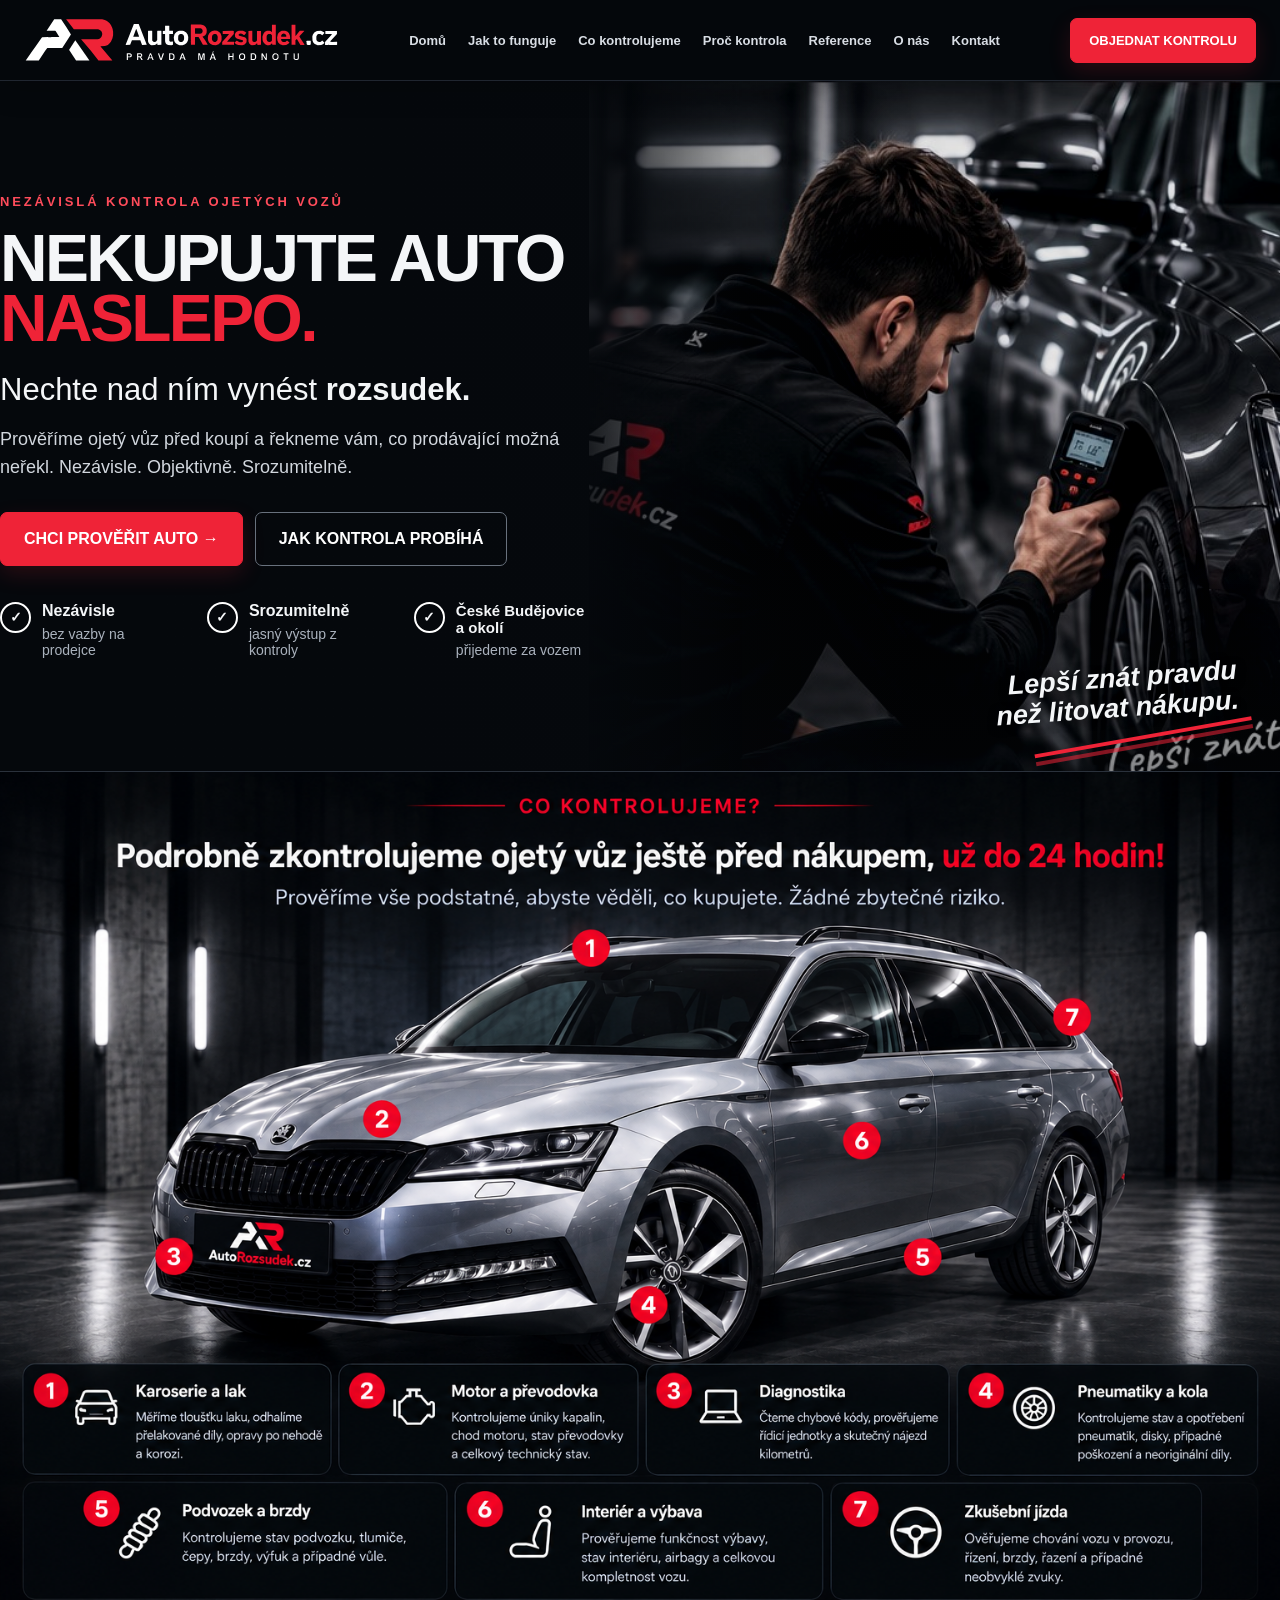
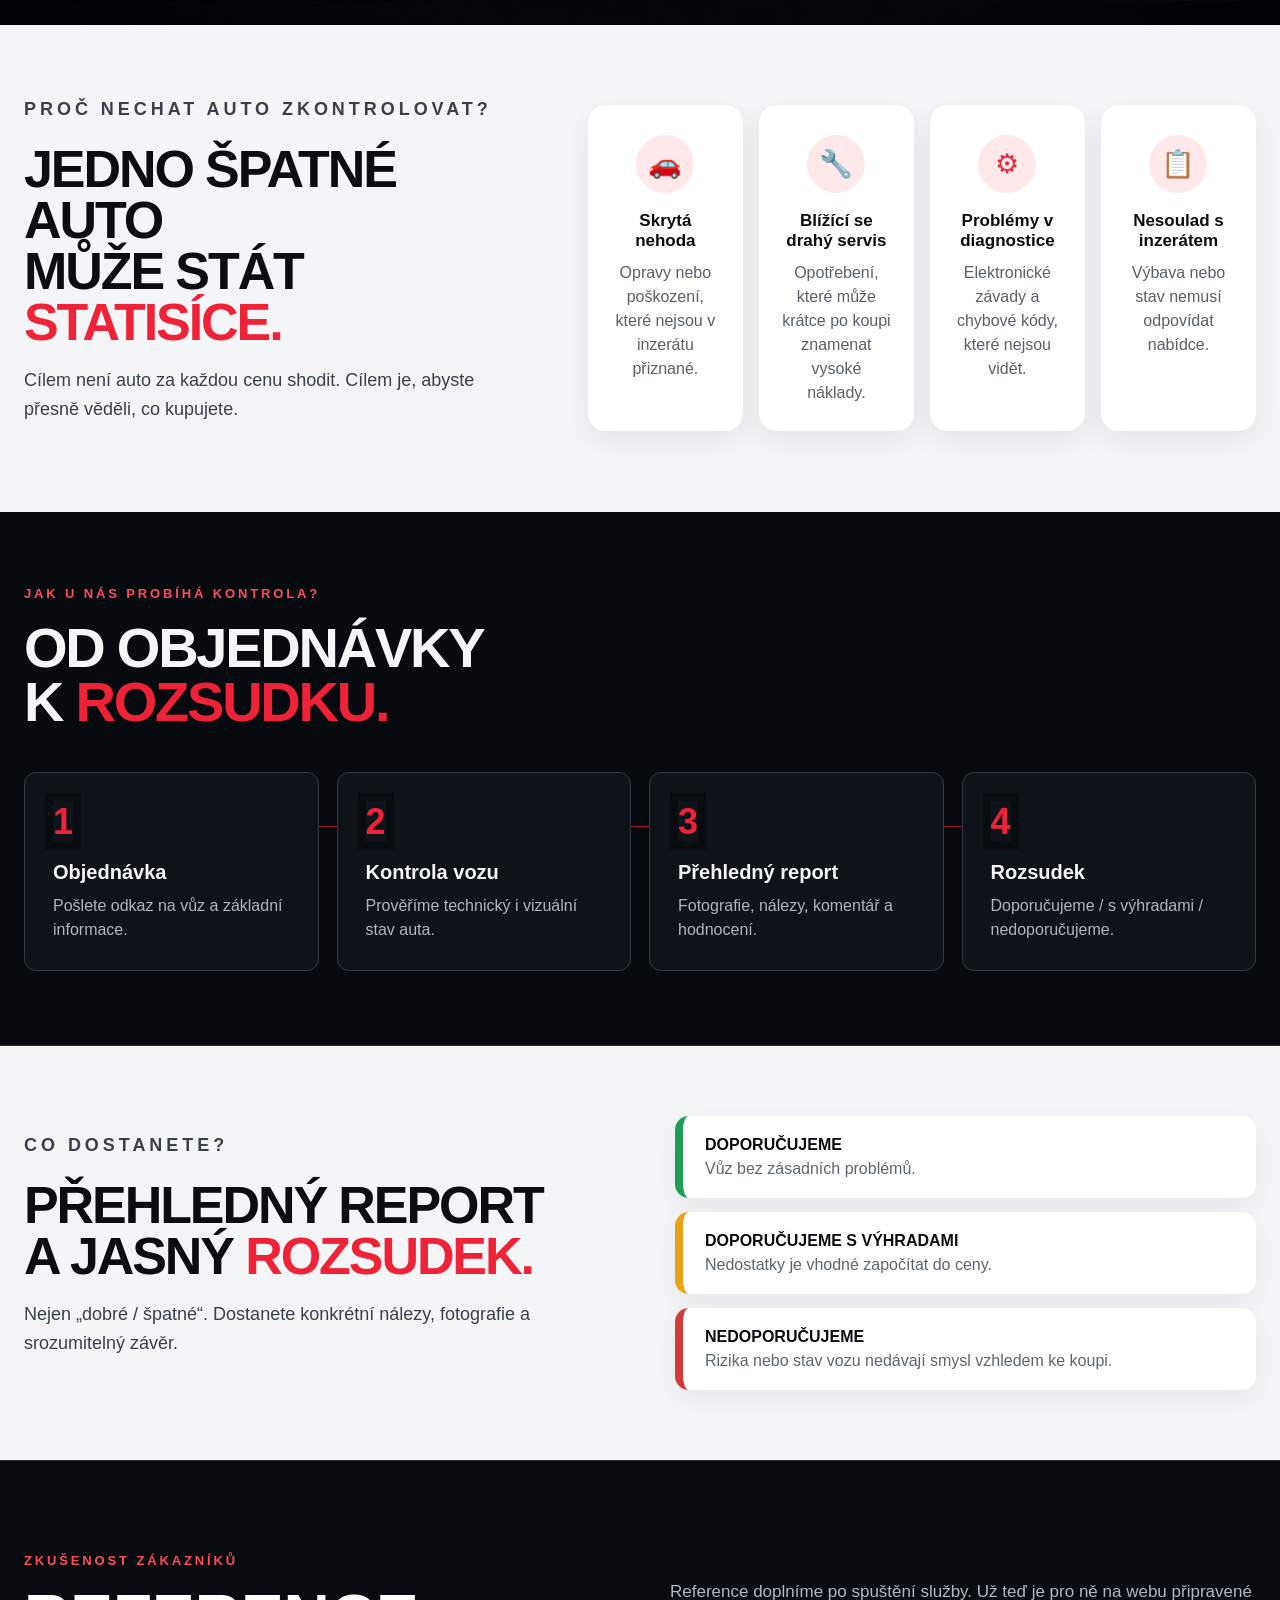
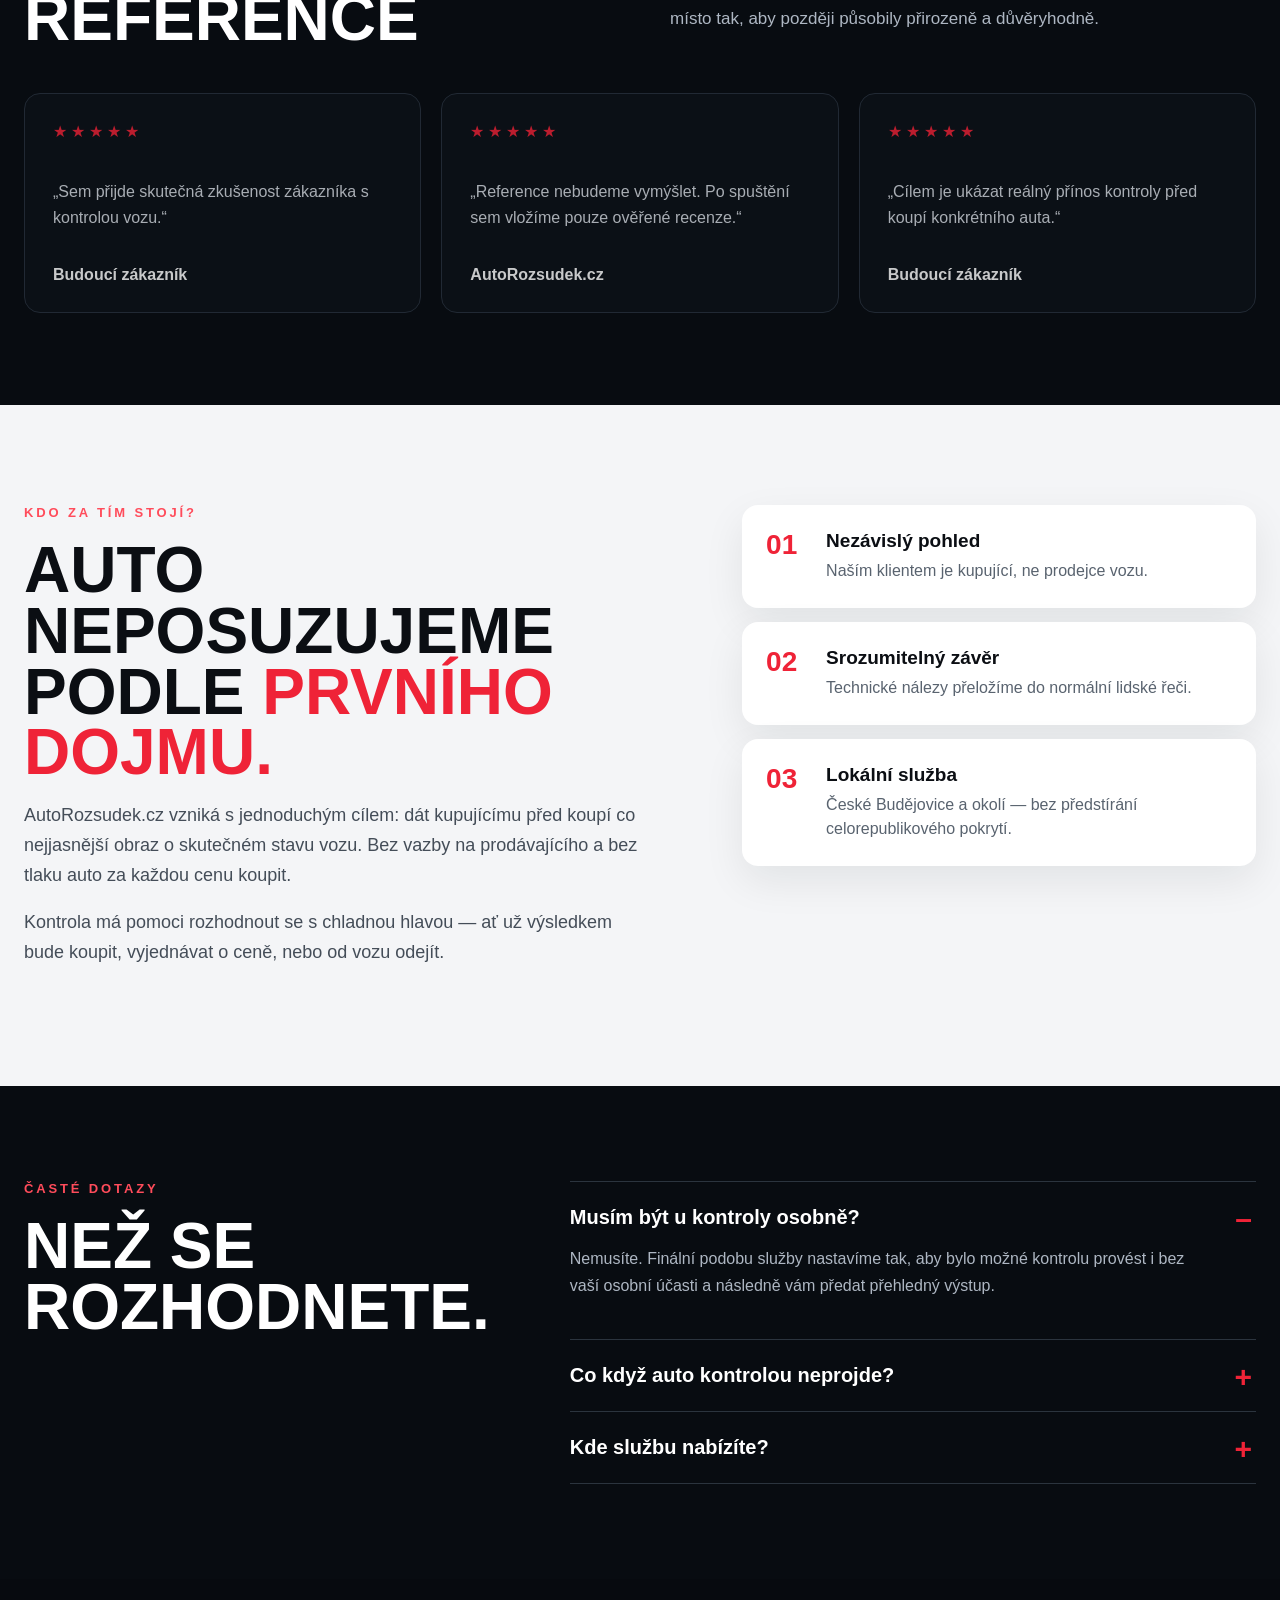
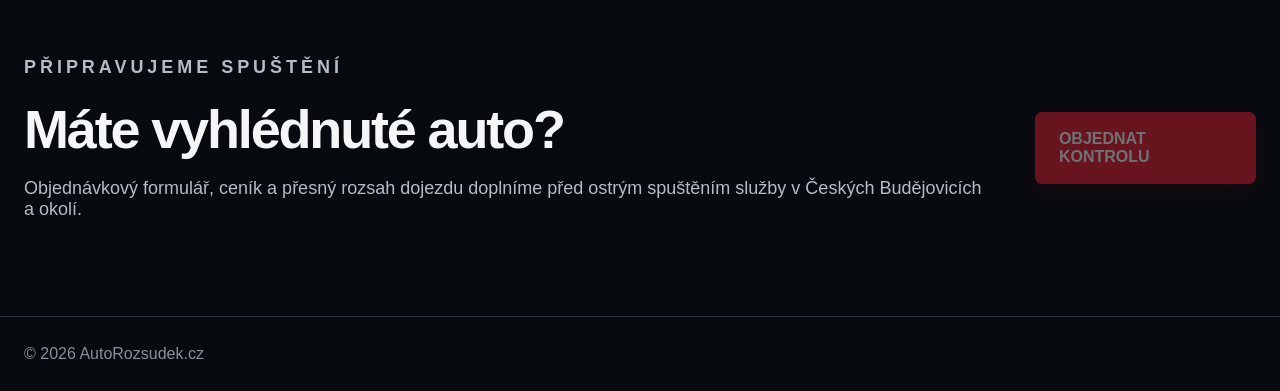
==== index.html @ 222c3140 "Finální verze sekce co kontrolujeme" ====
<!doctype html><html lang="cs"><head><meta charset="utf-8"><meta name="viewport" content="width=device-width,initial-scale=1"><title>AutoRozsudek.cz — Nekupujte auto naslepo</title><meta name="description" content="Nezávislá kontrola ojetých vozů před koupí. Diagnostika, fotodokumentace a jasný rozsudek."><link rel="stylesheet" href="style.css">
<style>
/* ===== AutoRozsudek – ostrá sekce "Co kontrolujeme" ===== */
.inspect-section{
  background:#05080c;
  color:#fff;
  overflow:hidden;
}
.inspect-wrap{
  width:min(1480px,96vw);
  margin:0 auto;
  min-height:calc(100svh - 86px);
  padding:20px 0 18px;
  display:flex;
  flex-direction:column;
  justify-content:center;
  box-sizing:border-box;
}
.inspect-head{
  text-align:center;
  flex:0 0 auto;
}
.inspect-kicker{
  display:flex;
  align-items:center;
  justify-content:center;
  gap:16px;
  margin:0 0 7px;
  color:#f01832;
  font-weight:800;
  font-size:clamp(12px,1.2vw,19px);
  letter-spacing:.16em;
}
.inspect-kicker::before,.inspect-kicker::after{
  content:"";
  width:82px;
  height:1px;
  background:#f01832;
  opacity:.8;
}
.inspect-title{
  margin:0;
  font-size:clamp(24px,2.5vw,39px);
  line-height:1.12;
  letter-spacing:-.035em;
  font-weight:800;
}
.inspect-title strong{color:#f01832}
.inspect-sub{
  margin:8px 0 10px;
  color:#aeb5c1;
  font-size:clamp(13px,1.45vw,22px);
  line-height:1.25;
}
.inspect-car{
  position:relative;
  width:100%;
  margin:0 auto 10px;
  flex:1 1 auto;
  min-height:0;
  display:flex;
  justify-content:center;
  align-items:center;
}
.inspect-car img{
  display:block;
  width:100%;
  height:auto;
  max-height:43svh;
  object-fit:contain;
}
.hotspot{
  position:absolute;
  width:clamp(31px,3vw,46px);
  aspect-ratio:1;
  border-radius:50%;
  background:#f01832;
  display:grid;
  place-items:center;
  color:#fff;
  font-weight:900;
  font-size:clamp(16px,1.65vw,25px);
  line-height:1;
  transform:translate(-50%,-50%);
  z-index:3;
  box-shadow:0 0 0 2px rgba(240,24,50,.08);
}
/* positions relative to the exact approved cropped car artwork */
.hotspot.h1{left:45.1%;top:7.0%}
.hotspot.h2{left:32.8%;top:46.0%}
.hotspot.h3{left:13.4%;top:83.3%}
.hotspot.h4{left:50.3%;top:96.0%}
.hotspot.h5{left:72.5%;top:84.5%}
.hotspot.h6{left:67.3%;top:49.0%}
.hotspot.h7{left:83.0%;top:25.0%}

.inspect-cards{
  display:grid;
  grid-template-columns:repeat(4,minmax(0,1fr));
  gap:10px;
  flex:0 0 auto;
}
.inspect-card{
  min-height:104px;
  border:1px solid #262b32;
  border-radius:13px;
  background:linear-gradient(145deg,#090c10,#05070a);
  padding:13px 15px;
  display:grid;
  grid-template-columns:auto 1fr;
  gap:10px 12px;
  align-items:start;
  box-sizing:border-box;
}
.inspect-card:nth-child(5){grid-column:1 / span 1}
.inspect-card:nth-child(6){grid-column:2 / span 2}
.inspect-card:nth-child(7){grid-column:4 / span 1}
.inspect-num{
  width:35px;
  height:35px;
  border-radius:50%;
  background:#f01832;
  display:grid;
  place-items:center;
  font-weight:900;
  font-size:18px;
}
.inspect-copy b{
  display:block;
  margin:1px 0 5px;
  font-size:clamp(14px,1.15vw,19px);
  line-height:1.1;
}
.inspect-copy p{
  margin:0;
  color:#c2c7cf;
  font-size:clamp(11px,.9vw,14px);
  line-height:1.38;
}

/* Desktop / notebook: force whole section into one viewport */
@media (min-width:901px) and (max-height:850px){
  .inspect-wrap{padding:12px 0 10px}
  .inspect-sub{margin:5px 0 6px}
  .inspect-car img{max-height:38svh}
  .inspect-cards{gap:7px}
  .inspect-card{min-height:86px;padding:9px 11px}
  .inspect-num{width:29px;height:29px;font-size:15px}
  .inspect-copy b{margin-bottom:3px}
  .inspect-copy p{line-height:1.25}
}

/* Mobile version will be finalized later; this interim layout keeps it readable. */
@media (max-width:900px){
  .inspect-wrap{
    min-height:auto;
    width:min(94vw,760px);
    padding:34px 0;
  }
  .inspect-title{font-size:clamp(25px,7vw,36px)}
  .inspect-sub{font-size:15px;margin-bottom:18px}
  .inspect-car img{max-height:none}
  .inspect-cards{grid-template-columns:1fr}
  .inspect-card:nth-child(n){grid-column:auto}
  .inspect-card{min-height:auto}
}
</style>

</head><body>
<header class="topbar"><div class="container nav"><a class="logo" href="#top" aria-label="AutoRozsudek.cz"><img src="assets/logo-autorozsudek-approved-final.svg" width="315" height="62" alt="AutoRozsudek.cz – Pravda má hodnotu"></a><nav><a href="#top">Domů</a><a href="#jak">Jak to funguje</a><a href="#kontrolujeme">Co kontrolujeme</a><a href="#proc">Proč kontrola</a><a href="#reference">Reference</a><a href="#onas">O nás</a><a href="#kontakt">Kontakt</a></nav><a class="btn small" href="#kontakt">Objednat kontrolu</a></div></header>
<main id="top"><section class="hero"><div class="container hero-grid"><div><p class="eyebrow">NEZÁVISLÁ KONTROLA OJETÝCH VOZŮ</p><h1>NEKUPUJTE AUTO<br><span>NASLEPO.</span></h1><h2>Nechte nad ním vynést <strong>rozsudek.</strong></h2><p class="lead">Prověříme ojetý vůz před koupí a řekneme vám, co prodávající možná neřekl. Nezávisle. Objektivně. Srozumitelně.</p><div class="actions"><a class="btn" href="#kontakt">Chci prověřit auto →</a><a class="btn outline" href="#jak">Jak kontrola probíhá</a></div><div class="benefits"><div><b>Nezávisle</b><span>bez vazby na prodejce</span></div><div><b>Srozumitelně</b><span>jasný výstup z kontroly</span></div><div><b>České Budějovice a okolí</b><span>přijedeme za vozem</span></div></div></div><div class="hero-photo"><img src="assets/hero-final.jpg" alt="Technik při kontrole vozu"><div class="handwritten">Lepší znát pravdu<br>než litovat nákupu.</div></div></div></section>
<section id="kontrolujeme" class="inspect-section">
  <div style="width:100%;margin:0;padding:0;background:#05080c;">
    <img src="assets/co-kontrolujeme-schvaleno.png"
         alt="Co kontrolujeme při prověření ojetého vozu"
         style="display:block;width:100%;height:auto;margin:0;padding:0;">
  </div>
</section>
<section id="proc" class="light"><div class="container why"><div><p class="eyebrow">PROČ NECHAT AUTO ZKONTROLOVAT?</p><h2>JEDNO ŠPATNÉ AUTO<br>MŮŽE STÁT <span>STATISÍCE.</span></h2><p>Cílem není auto za každou cenu shodit. Cílem je, abyste přesně věděli, co kupujete.</p></div><div class="risk">
<article><i>🚗</i><b>Skrytá nehoda</b><span>Opravy nebo poškození, které nejsou v inzerátu přiznané.</span></article>
<article><i>🔧</i><b>Blížící se drahý servis</b><span>Opotřebení, které může krátce po koupi znamenat vysoké náklady.</span></article>
<article><i>⚙</i><b>Problémy v diagnostice</b><span>Elektronické závady a chybové kódy, které nejsou vidět.</span></article>
<article><i>📋</i><b>Nesoulad s inzerátem</b><span>Výbava nebo stav nemusí odpovídat nabídce.</span></article>
</div></div></section>
<section id="jak" class="steps-sec"><div class="container"><p class="eyebrow">JAK U NÁS PROBÍHÁ KONTROLA?</p><h2>OD OBJEDNÁVKY<br>K <span>ROZSUDKU.</span></h2><div class="steps"><article><em>1</em><b>Objednávka</b><span>Pošlete odkaz na vůz a základní informace.</span></article><article><em>2</em><b>Kontrola vozu</b><span>Prověříme technický i vizuální stav auta.</span></article><article><em>3</em><b>Přehledný report</b><span>Fotografie, nálezy, komentář a hodnocení.</span></article><article><em>4</em><b>Rozsudek</b><span>Doporučujeme / s výhradami / nedoporučujeme.</span></article></div></div></section>
<section id="report" class="light"><div class="container report"><div><p class="eyebrow">CO DOSTANETE?</p><h2>PŘEHLEDNÝ REPORT<br>A JASNÝ <span>ROZSUDEK.</span></h2><p>Nejen „dobré / špatné“. Dostanete konkrétní nálezy, fotografie a srozumitelný závěr.</p></div><div class="verdicts"><div class="verdict good"><b>DOPORUČUJEME</b><span>Vůz bez zásadních problémů.</span></div><div class="verdict warn"><b>DOPORUČUJEME S VÝHRADAMI</b><span>Nedostatky je vhodné započítat do ceny.</span></div><div class="verdict bad"><b>NEDOPORUČUJEME</b><span>Rizika nebo stav vozu nedávají smysl vzhledem ke koupi.</span></div></div></div></section>

<section id="reference" class="references-sec">
  <div class="container">
    <div class="section-heading">
      <div><p class="eyebrow">ZKUŠENOST ZÁKAZNÍKŮ</p><h2>REFERENCE</h2></div>
      <p>Reference doplníme po spuštění služby. Už teď je pro ně na webu připravené místo tak, aby později působily přirozeně a důvěryhodně.</p>
    </div>
    <div class="references-grid">
      <article class="reference-card placeholder-review"><div class="stars">★★★★★</div><p>„Sem přijde skutečná zkušenost zákazníka s kontrolou vozu.“</p><b>Budoucí zákazník</b></article>
      <article class="reference-card placeholder-review"><div class="stars">★★★★★</div><p>„Reference nebudeme vymýšlet. Po spuštění sem vložíme pouze ověřené recenze.“</p><b>AutoRozsudek.cz</b></article>
      <article class="reference-card placeholder-review"><div class="stars">★★★★★</div><p>„Cílem je ukázat reálný přínos kontroly před koupí konkrétního auta.“</p><b>Budoucí zákazník</b></article>
    </div>
  </div>
</section>

<section id="onas" class="about-sec">
  <div class="container about-grid">
    <div class="about-copy">
      <p class="eyebrow">KDO ZA TÍM STOJÍ?</p>
      <h2>AUTO NEPOSUZUJEME<br>PODLE <span>PRVNÍHO DOJMU.</span></h2>
      <p>AutoRozsudek.cz vzniká s jednoduchým cílem: dát kupujícímu před koupí co nejjasnější obraz o skutečném stavu vozu. Bez vazby na prodávajícího a bez tlaku auto za každou cenu koupit.</p>
      <p>Kontrola má pomoci rozhodnout se s chladnou hlavou — ať už výsledkem bude koupit, vyjednávat o ceně, nebo od vozu odejít.</p>
    </div>
    <div class="about-points">
      <div><strong>01</strong><b>Nezávislý pohled</b><span>Naším klientem je kupující, ne prodejce vozu.</span></div>
      <div><strong>02</strong><b>Srozumitelný závěr</b><span>Technické nálezy přeložíme do normální lidské řeči.</span></div>
      <div><strong>03</strong><b>Lokální služba</b><span>České Budějovice a okolí — bez předstírání celorepublikového pokrytí.</span></div>
    </div>
  </div>
</section>

<section class="faq-sec">
  <div class="container faq-wrap">
    <div><p class="eyebrow">ČASTÉ DOTAZY</p><h2>NEŽ SE<br>ROZHODNETE.</h2></div>
    <div class="faq-list">
      <details open><summary>Musím být u kontroly osobně?</summary><p>Nemusíte. Finální podobu služby nastavíme tak, aby bylo možné kontrolu provést i bez vaší osobní účasti a následně vám předat přehledný výstup.</p></details>
      <details><summary>Co když auto kontrolou neprojde?</summary><p>Smyslem kontroly není vůz „shodit“. Dostanete nálezy a jasný závěr, podle kterého se můžete rozhodnout, zda koupit, vyjednávat, nebo od koupě ustoupit.</p></details>
      <details><summary>Kde službu nabízíte?</summary><p>Primárně v Českých Budějovicích a okolí. Přesnou oblast dojezdu a případné cestovní podmínky doplníme před spuštěním.</p></details>
    </div>
  </div>
</section>
<section id="kontakt" class="cta"><div class="container cta-row"><div><p class="eyebrow">PŘIPRAVUJEME SPUŠTĚNÍ</p><h2>Máte vyhlédnuté auto?</h2><p>Objednávkový formulář, ceník a přesný rozsah dojezdu doplníme před ostrým spuštěním služby v Českých Budějovicích a okolí.</p></div><span class="btn disabled">Objednat kontrolu</span></div></section></main><footer><div class="container">© 2026 AutoRozsudek.cz</div></footer><script src="script.js"></script></body></html>
---- style.css ----
:root{--bg:#070a0f;--panel:#10151c;--line:#2a313b;--text:#f4f6f8;--muted:#aab2bd;--red:#ef2337}*{box-sizing:border-box}html{scroll-behavior:smooth}body{margin:0;background:var(--bg);color:var(--text);font-family:Arial,Helvetica,sans-serif}a{text-decoration:none;color:inherit}.container{width:min(1460px,calc(100% - 48px));margin:auto}.topbar{position:sticky;top:0;z-index:50;background:rgba(7,10,15,.94);backdrop-filter:blur(16px);border-bottom:1px solid #202630}.nav{height:84px;display:flex;align-items:center;gap:30px}.logo{display:flex;align-items:center;gap:12px;min-width:260px}.logo-mark{width:52px;height:42px;display:grid;place-items:center;border:2px solid var(--red);border-radius:9px;font-weight:900;font-style:italic}.logo-text{font-size:23px;font-weight:900}.logo-text span{color:var(--red)}.logo-text small{font-size:15px}.nav nav{display:flex;gap:32px;margin-left:auto}.nav nav a{font-weight:700;color:#d8dde4}.btn{display:inline-flex;align-items:center;justify-content:center;padding:17px 23px;border-radius:8px;background:var(--red);border:1px solid var(--red);color:#fff;font-weight:900;text-transform:uppercase}.btn.small{padding:13px 17px;font-size:13px}.btn.outline{background:transparent;border-color:#4a5360}.btn.disabled{opacity:.42}.hero{background:radial-gradient(circle at 78% 35%,#1a2029 0,#0b0f15 43%,#070a0f 72%);border-bottom:1px solid var(--line)}.hero-grid{min-height:690px;display:grid;grid-template-columns:1.02fr 1fr;align-items:center;gap:38px;padding:70px 0}.eyebrow{color:#ff4c5b;font-size:13px;font-weight:900;letter-spacing:.22em;margin:0 0 20px}.hero h1,.dark h2,.light h2,.steps-sec h2,.cta h2{margin:0;letter-spacing:-.04em}.hero h1{font-size:clamp(52px,5.3vw,84px);line-height:.96}.hero h1 span,.light h2 span,.steps-sec h2 span{color:var(--red)}.hero h2{font-size:30px;margin:20px 0 10px}.lead{font-size:20px;line-height:1.55;color:#d2d7de;max-width:640px}.actions{display:flex;gap:12px;margin:30px 0 36px}.benefits{display:grid;grid-template-columns:repeat(3,1fr);gap:24px}.benefits div{padding-left:13px;border-left:2px solid var(--red)}.benefits b,.benefits span{display:block}.benefits span{margin-top:6px;color:var(--muted);font-size:14px}.hero-photo{position:relative;min-height:530px;border-radius:18px;overflow:hidden;border:1px solid #303844;background:radial-gradient(circle at 64% 45%,#232c37 0,#111821 38%,#090d12 75%)}.hero-photo img{width:100%;height:100%;object-fit:cover;position:absolute;inset:0}.hero-photo img[src="assets/hero.jpg"]{z-index:2}.fallback{position:absolute;inset:0;display:grid;place-items:center;color:#75808d;font-weight:800;letter-spacing:.08em}.handwritten{position:absolute;z-index:3;right:28px;bottom:30px;text-align:right;font-size:25px;line-height:1.12;font-style:italic;font-weight:700;transform:rotate(-4deg)}.dark{padding:74px 0 56px}.head{display:grid;grid-template-columns:1.1fr .9fr;gap:56px;align-items:end}.dark h2{font-size:58px}.sub{font-size:22px;color:#c5ccd5}.intro{max-width:560px;justify-self:end;color:#b7c0ca;font-size:18px;line-height:1.55}.map{position:relative;min-height:690px;margin-top:28px}.car-zone{position:absolute;width:min(760px,58vw);aspect-ratio:1.55/1;left:50%;top:52%;transform:translate(-50%,-50%);z-index:2}.car-zone img{width:100%;height:100%;object-fit:contain;filter:drop-shadow(0 25px 28px rgba(0,0,0,.55));position:relative;z-index:2}.car-fallback{position:absolute;inset:0;display:grid;place-items:center;text-align:center;border-radius:100px 150px 60px 55px;background:linear-gradient(180deg,#868d95,#383f47);color:#12161c;font-size:44px;font-weight:900;transform:scale(.78)}.car-fallback small{font-size:16px}.lines{position:absolute;width:calc(100% + 440px);height:calc(100% + 160px);left:-220px;top:-80px;overflow:visible;pointer-events:none;z-index:0}.lines polyline{fill:none;stroke:#ef3340;stroke-width:1.5;opacity:.74;vector-effect:non-scaling-stroke}.dot{position:absolute;width:27px;height:27px;border-radius:50%;border:1px solid #ff8992;background:rgba(239,35,55,.25);box-shadow:0 0 0 7px rgba(239,35,55,.08);cursor:pointer;z-index:6}.dot:after{content:"";position:absolute;inset:6px;background:var(--red);border-radius:50%;box-shadow:0 0 15px rgba(239,35,55,.85)}.d1{left:29%;top:36%}.d2{left:26%;top:49%}.d3{left:28%;top:62%}.d4{left:63%;top:30%}.d5{left:76%;top:49%}.d6{left:73%;top:65%}.d7{left:51%;top:75%}.card{position:absolute;width:275px;padding:18px 20px;border:1px solid #343d48;border-radius:11px;background:linear-gradient(145deg,#121821,#0d1218);transition:.18s;z-index:3}.card b,.card span{display:block}.card b{font-size:18px;margin-bottom:8px}.card span{font-size:14px;line-height:1.45;color:#aeb6c2}.card.active{border-color:var(--red);box-shadow:0 16px 42px rgba(0,0,0,.35)}.left{left:0}.right{right:0}.c1,.c4{top:78px}.c2,.c5{top:233px}.c3,.c6{top:388px}.bottom{left:50%;bottom:0;transform:translateX(-50%);width:330px}.note{text-align:center;color:#7d8793;font-size:13px}.light{background:#f4f5f7;color:#0b0d11;padding:70px 0}.why,.report{display:grid;grid-template-columns:.85fr 1.15fr;gap:70px;align-items:center}.light h2{font-size:52px;line-height:.98}.light p{font-size:18px;line-height:1.6;color:#39414b}.risk{display:grid;grid-template-columns:repeat(4,1fr);gap:16px}.risk article{min-height:178px;padding:24px 18px;border-radius:12px;background:#fff;box-shadow:0 10px 30px rgba(20,25,33,.07)}.risk b,.risk span{display:block}.risk b{font-size:17px;margin-bottom:12px}.risk span{color:#59616b;line-height:1.5}.steps-sec{padding:74px 0;border-bottom:1px solid var(--line)}.steps-sec h2{font-size:56px;line-height:.98}.steps{display:grid;grid-template-columns:repeat(4,1fr);gap:18px;margin-top:42px}.steps article{min-height:190px;padding:28px;border:1px solid #313944;border-radius:12px;background:#0e131a}.steps em{font-style:normal;color:var(--red);font-size:36px;font-weight:900}.steps b,.steps span{display:block}.steps b{font-size:20px;margin:18px 0 10px}.steps span{color:#aeb6c2;line-height:1.5}.report{grid-template-columns:1fr 1fr}.verdicts{display:grid;gap:14px}.verdict{padding:20px 22px;border-radius:14px;background:#fff;border-left:8px solid;box-shadow:0 10px 28px rgba(0,0,0,.06)}.verdict b,.verdict span{display:block}.verdict span{color:#5d6671;margin-top:6px}.good{border-color:#1f9d55}.warn{border-color:#e7a316}.bad{border-color:#d33b3b}.cta{padding:78px 0}.cta-row{display:flex;align-items:center;justify-content:space-between;gap:40px}.cta h2{font-size:54px}.cta p{font-size:18px;color:#b4bcc7}footer{border-top:1px solid var(--line);padding:28px 0;color:#87909c}@media(max-width:1100px){.nav nav{display:none}.hero-grid{grid-template-columns:1fr}.hero-photo{display:none}.head,.why,.report{grid-template-columns:1fr}.risk{grid-template-columns:repeat(2,1fr)}.intro{justify-self:start}.map{min-height:1040px}.car-zone{top:300px;width:min(760px,90vw)}.lines{display:none}.card{width:47%}.c1,.c4{top:610px}.c2,.c5{top:745px}.c3,.c6{top:880px}.bottom{display:none}}@media(max-width:700px){.container{width:min(100% - 28px,1460px)}.nav{height:70px}.logo{min-width:0}.logo-text{font-size:18px}.btn.small{display:none}.hero-grid{min-height:auto;padding:54px 0}.hero h1{font-size:50px}.hero h2{font-size:25px}.lead{font-size:17px}.actions{flex-direction:column}.benefits{grid-template-columns:1fr}.dark h2,.light h2,.steps-sec h2,.cta h2{font-size:42px}.map{min-height:auto;padding-top:410px}.car-zone{top:205px;width:100%}.card{position:relative;left:auto!important;right:auto!important;top:auto!important;bottom:auto!important;transform:none!important;width:100%;margin:12px 0}.risk,.steps{grid-template-columns:1fr}.cta-row{display:block}}


/* ===== AutoRozsudek v2 – horní část ===== */
.topbar{background:rgba(5,8,12,.96);box-shadow:0 10px 28px rgba(0,0,0,.18)}
.nav{height:80px}
.logo{min-width:310px;gap:14px}
.logo-mark{width:64px;height:46px;border:none;border-radius:0;display:flex;align-items:center;justify-content:center;gap:0;font-weight:1000;font-style:italic;letter-spacing:-6px;transform:skewX(-10deg)}
.logo-mark i{font-style:normal;font-size:41px;line-height:1;font-weight:1000}.logo-mark i:first-child{color:#fff}.logo-mark i:last-child{color:var(--red);margin-left:-8px}
.logo-text{position:relative;display:inline-block;padding-bottom:14px;font-size:23px;letter-spacing:-.03em}.logo-text em{position:absolute;left:1px;bottom:0;font-style:normal;font-size:8px;letter-spacing:.28em;color:#f4f4f4;white-space:nowrap}
.nav nav{gap:28px}.nav nav a{position:relative;font-size:14px}.nav nav a:after{content:"";position:absolute;left:0;right:0;bottom:-11px;height:2px;background:var(--red);transform:scaleX(0);transition:.2s ease}.nav nav a:hover:after{transform:scaleX(1)}
.hero{position:relative;background:#06090d}.hero:before{content:"";position:absolute;inset:0;background:linear-gradient(90deg,rgba(5,8,12,1) 0%,rgba(5,8,12,.98) 32%,rgba(5,8,12,.82) 49%,rgba(5,8,12,.16) 68%,rgba(5,8,12,.04) 100%);pointer-events:none;z-index:1}
.hero-grid{position:relative;z-index:2;min-height:690px;grid-template-columns:.92fr 1.08fr;gap:0;padding:0;max-width:none;width:100%}
.hero-copy{position:relative;z-index:3;padding:80px max(24px,calc((100vw - 1460px)/2)) 70px;padding-right:48px;display:flex;flex-direction:column;justify-content:center}
.hero h1{font-size:clamp(56px,5.15vw,82px);line-height:.9;max-width:720px}.hero h2{font-size:31px;font-weight:500;margin:24px 0 10px}.hero h2 strong{font-weight:900}.lead{max-width:650px;font-size:18px}
.hero-actions{margin:26px 0 36px}.btn{border-radius:7px;box-shadow:0 8px 22px rgba(239,35,55,.16)}.btn.outline{box-shadow:none;border-color:#68717d}
.benefits{max-width:680px;gap:32px}.benefits div{border-left:0;padding-left:42px;position:relative}.benefits div:before{content:"✓";position:absolute;left:0;top:0;width:27px;height:27px;border:2px solid #fff;border-radius:50%;display:grid;place-items:center;font-size:14px;font-weight:900}
.hero-photo{position:relative;min-height:690px;border-radius:0;border:none;overflow:hidden;background:#0a0f15}.hero-photo:after{content:"";position:absolute;inset:0;background:linear-gradient(90deg,rgba(5,8,12,.88) 0%,rgba(5,8,12,.25) 22%,rgba(5,8,12,0) 48%),linear-gradient(0deg,rgba(5,8,12,.42),rgba(5,8,12,0) 35%)}
.hero-photo img{display:block!important;position:absolute;inset:0;width:100%;height:100%;object-fit:cover;object-position:center center;filter:contrast(1.04) saturate(.9) brightness(.9)}.hero-placeholder{display:none!important}
.handwritten{z-index:4;right:42px;bottom:48px;font-size:27px;text-shadow:0 2px 10px rgba(0,0,0,.55)}.handwritten:after{content:"";position:absolute;width:220px;height:4px;background:var(--red);right:-12px;bottom:-18px;transform:rotate(-6deg);box-shadow:0 8px 0 rgba(239,35,55,.55)}
@media(max-width:1100px){.logo{min-width:260px}.hero-grid{grid-template-columns:1fr}.hero-copy{padding:70px max(24px,calc((100vw - 960px)/2))}.hero-photo{display:block;min-height:460px}.hero:before{background:linear-gradient(180deg,#06090d 0,#06090d 53%,rgba(6,9,13,.12) 72%,rgba(6,9,13,0) 100%)}}
@media(max-width:700px){.logo-mark{width:48px;height:38px}.logo-mark i{font-size:31px}.logo-text{font-size:17px}.logo-text em{font-size:6px}.hero-copy{padding:48px 18px 42px}.hero-photo{min-height:360px}.handwritten{font-size:19px;right:18px;bottom:28px}}


/* ===== AutoRozsudek V3 ===== */
.logo{
  display:flex;
  align-items:center;
  width:330px;
  min-width:260px;
}
.logo img{
  display:block;
  width:100%;
  max-width:330px;
  height:auto;
}
.logo-mark,.logo-text{display:none!important}

.nav{
  gap:24px;
}
.nav nav{
  gap:22px;
  flex:1;
  justify-content:center;
}
.nav nav a{
  font-size:13px;
  white-space:nowrap;
}
.btn.small{
  white-space:nowrap;
  padding:14px 18px;
}

.hero-photo .fallback{display:none!important}
.benefits{
  grid-template-columns:repeat(3,minmax(0,1fr));
}
.benefits div:nth-child(3) b{
  font-size:15px;
}

.risk article{
  position:relative;
  padding:30px 22px 26px;
  text-align:center;
  border-radius:18px;
}
.risk article i{
  width:58px;height:58px;
  margin:0 auto 18px;
  border-radius:50%;
  display:grid;
  place-items:center;
  background:rgba(239,35,55,.10);
  color:var(--red);
  font-style:normal;
  font-size:27px;
}
.risk article b{
  display:block;
  margin-bottom:10px;
}

.steps{
  position:relative;
}
.steps:before{
  content:"";
  position:absolute;
  top:54px;
  left:8%;
  right:8%;
  height:1px;
  background:linear-gradient(90deg,transparent,#ef2337 12%,#ef2337 88%,transparent);
  opacity:.65;
}
.steps article{
  position:relative;
  z-index:1;
}
.steps article em{
  box-shadow:0 0 0 8px #080c11;
}

.references-sec{
  background:#080c11;
  color:#fff;
  padding:92px 0;
  border-top:1px solid #222b36;
}
.section-heading{
  display:grid;
  grid-template-columns:1fr 1fr;
  gap:60px;
  align-items:end;
  margin-bottom:44px;
}
.section-heading h2,.about-sec h2,.faq-sec h2{
  margin:0;
  font-size:clamp(42px,5vw,68px);
  line-height:.95;
}
.section-heading>p{
  color:#aeb7c3;
  max-width:610px;
  justify-self:end;
  font-size:17px;
  line-height:1.6;
}
.references-grid{
  display:grid;
  grid-template-columns:repeat(3,1fr);
  gap:20px;
}
.reference-card{
  padding:28px;
  min-height:220px;
  border:1px solid #29323e;
  border-radius:16px;
  background:#0d1218;
  display:flex;
  flex-direction:column;
}
.reference-card .stars{
  color:#ef2337;
  letter-spacing:4px;
  margin-bottom:22px;
}
.reference-card p{
  color:#d6dbe2;
  line-height:1.65;
  flex:1;
}
.reference-card b{
  margin-top:18px;
  color:#fff;
}
.placeholder-review{opacity:.78}

.about-sec{
  background:#f4f5f7;
  color:#0b0e13;
  padding:100px 0;
}
.about-grid{
  display:grid;
  grid-template-columns:1.1fr .9fr;
  gap:90px;
  align-items:start;
}
.about-copy h2 span{color:var(--red)}
.about-copy>p:not(.eyebrow){
  max-width:700px;
  font-size:18px;
  line-height:1.65;
  color:#444d58;
}
.about-points{
  display:grid;
  gap:14px;
}
.about-points>div{
  position:relative;
  background:#fff;
  border-radius:16px;
  padding:25px 25px 25px 84px;
  box-shadow:0 15px 40px rgba(15,22,30,.08);
}
.about-points strong{
  position:absolute;
  left:24px;top:24px;
  color:var(--red);
  font-size:28px;
}
.about-points b{
  display:block;
  font-size:19px;
  margin-bottom:7px;
}
.about-points span{
  color:#59636f;
  line-height:1.5;
}

.faq-sec{
  background:#080c11;
  color:#fff;
  padding:95px 0;
}
.faq-wrap{
  display:grid;
  grid-template-columns:.75fr 1.25fr;
  gap:80px;
}
.faq-list details{
  border-top:1px solid #2b343e;
  padding:24px 0;
}
.faq-list details:last-child{
  border-bottom:1px solid #2b343e;
}
.faq-list summary{
  cursor:pointer;
  font-size:20px;
  font-weight:800;
  list-style:none;
  position:relative;
  padding-right:40px;
}
.faq-list summary::-webkit-details-marker{display:none}
.faq-list summary:after{
  content:"+";
  position:absolute;
  right:4px;top:-4px;
  color:var(--red);
  font-size:30px;
}
.faq-list details[open] summary:after{content:"–"}
.faq-list p{
  color:#aeb7c3;
  line-height:1.7;
  max-width:760px;
  padding-right:40px;
}

@media(max-width:1180px){
  .nav nav a:nth-child(5),
  .nav nav a:nth-child(6){display:none}
  .logo{width:270px}
}
@media(max-width:900px){
  .section-heading,.about-grid,.faq-wrap{grid-template-columns:1fr;gap:32px}
  .references-grid{grid-template-columns:1fr}
  .section-heading>p{justify-self:start}
  .nav nav{display:none}
  .logo{width:260px}
}
@media(max-width:700px){
  .logo{width:220px;min-width:190px}
  .btn.small{font-size:11px;padding:11px 12px}
  .benefits{grid-template-columns:1fr;gap:16px}
  .references-sec,.about-sec,.faq-sec{padding:64px 0}
}

/* ===== LOGO FIX — schválená původní varianta ===== */
.logo{
  display:flex !important;
  align-items:center !important;
  width:auto !important;
  min-width:0 !important;
  flex:0 0 auto !important;
}
.logo img{
  display:block !important;
  width:315px !important;
  max-width:30vw !important;
  height:auto !important;
  object-fit:contain !important;
}
.logo-mark,
.logo-text{
  display:none !important;
}
@media (max-width:900px){
  .logo img{width:265px !important; max-width:48vw !important;}
}
@media (max-width:600px){
  .logo img{width:220px !important; max-width:55vw !important;}
}
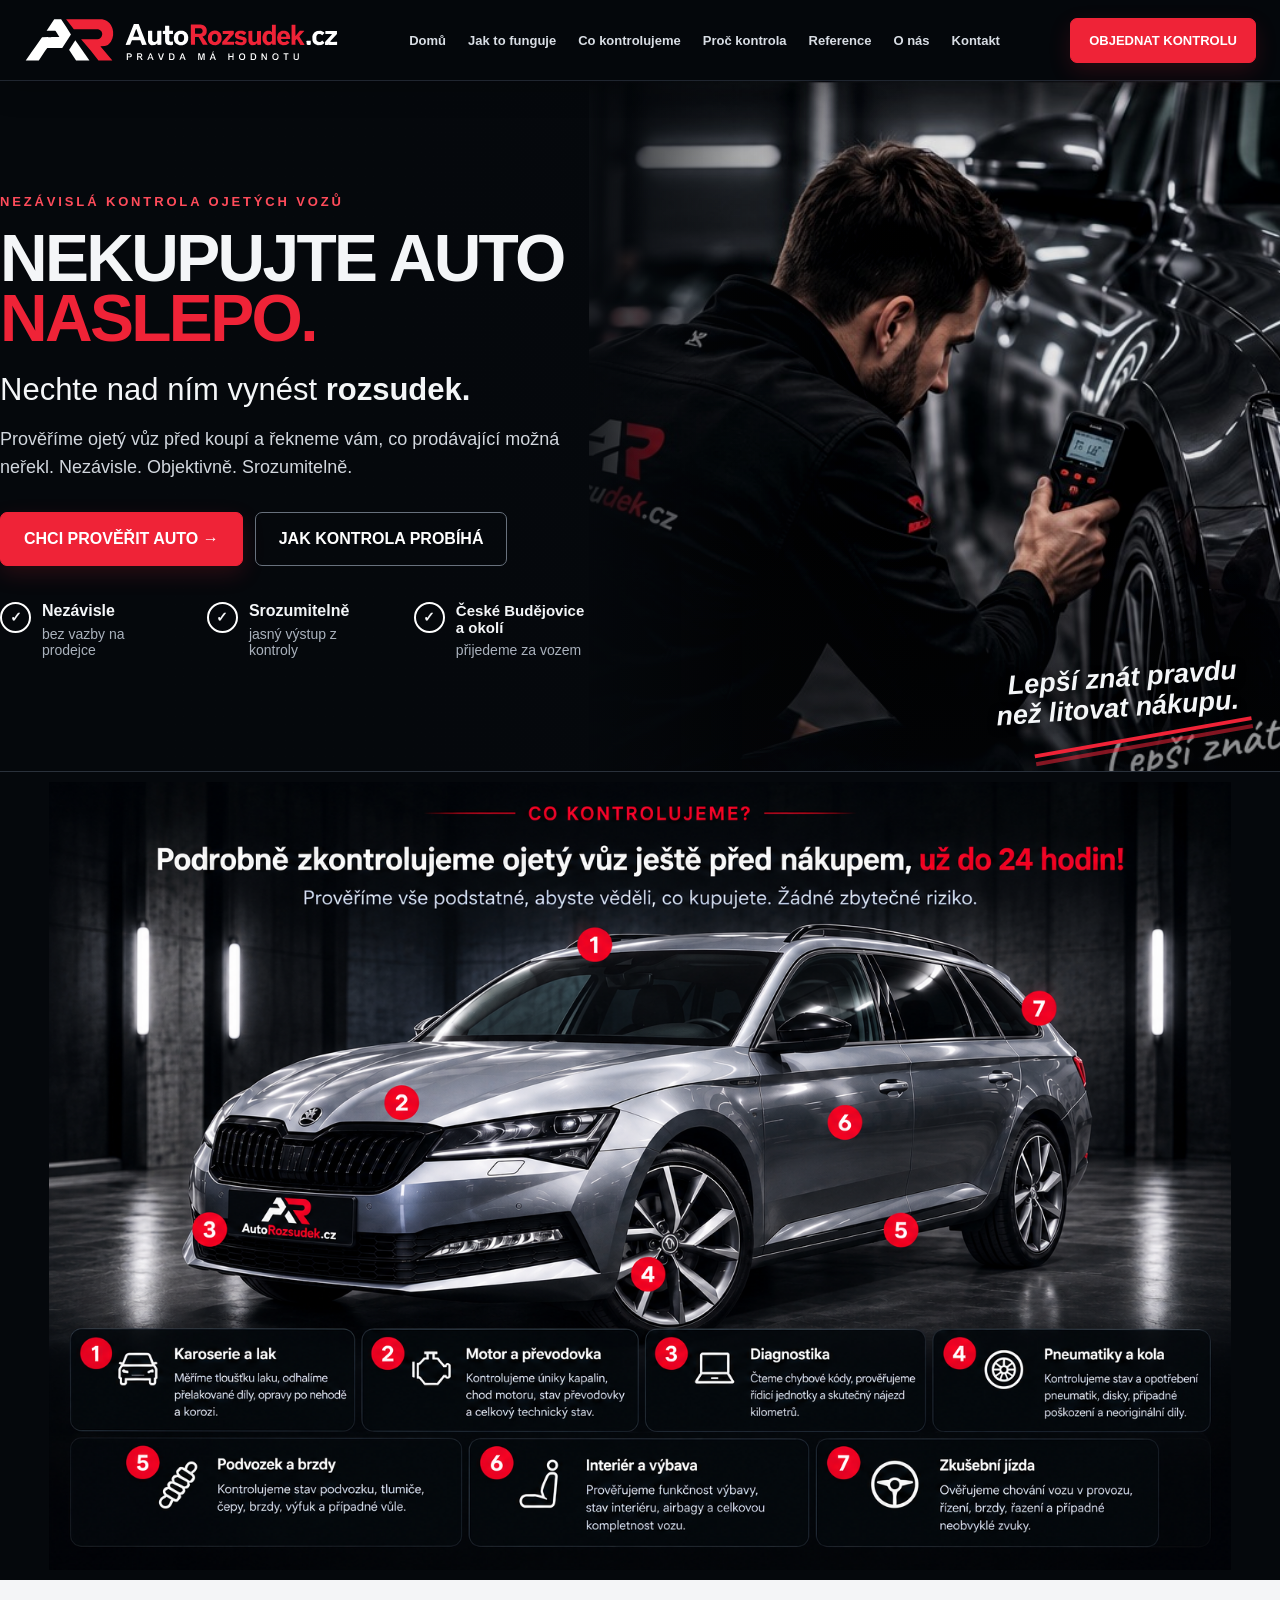
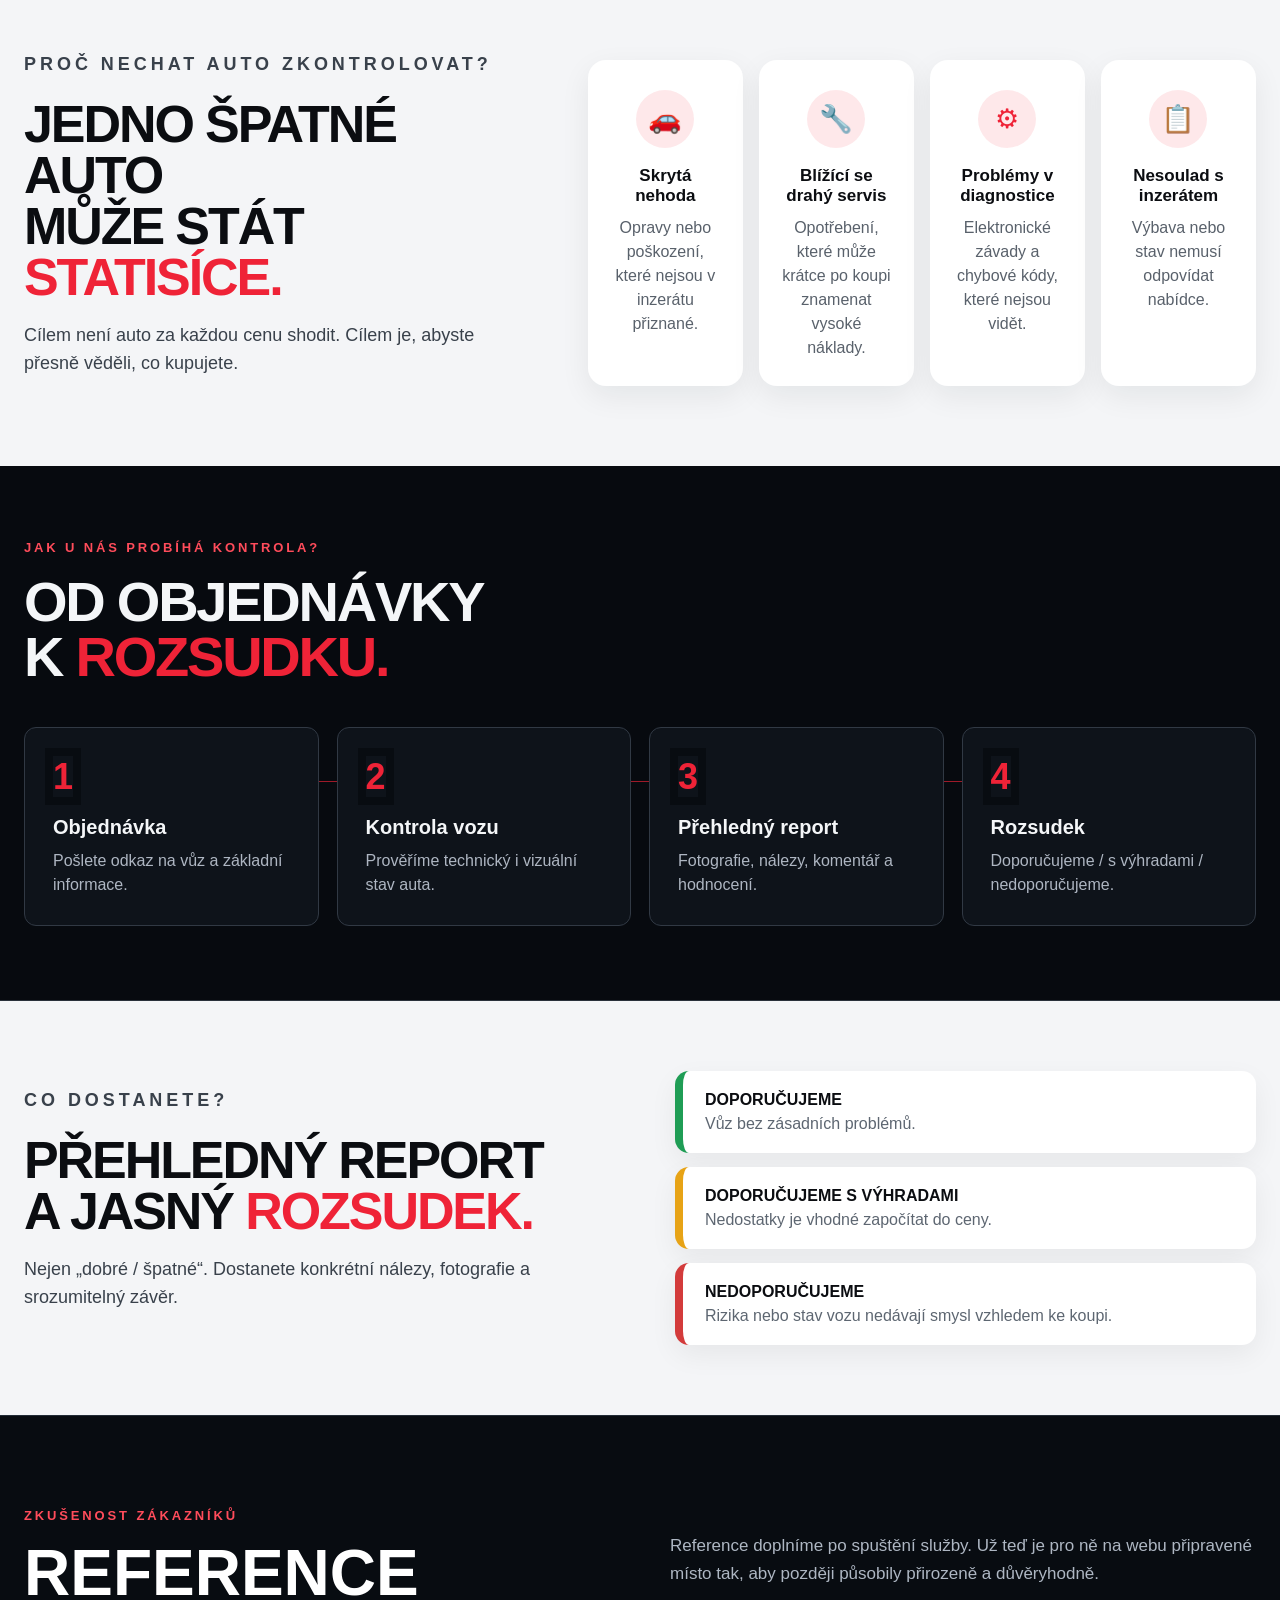
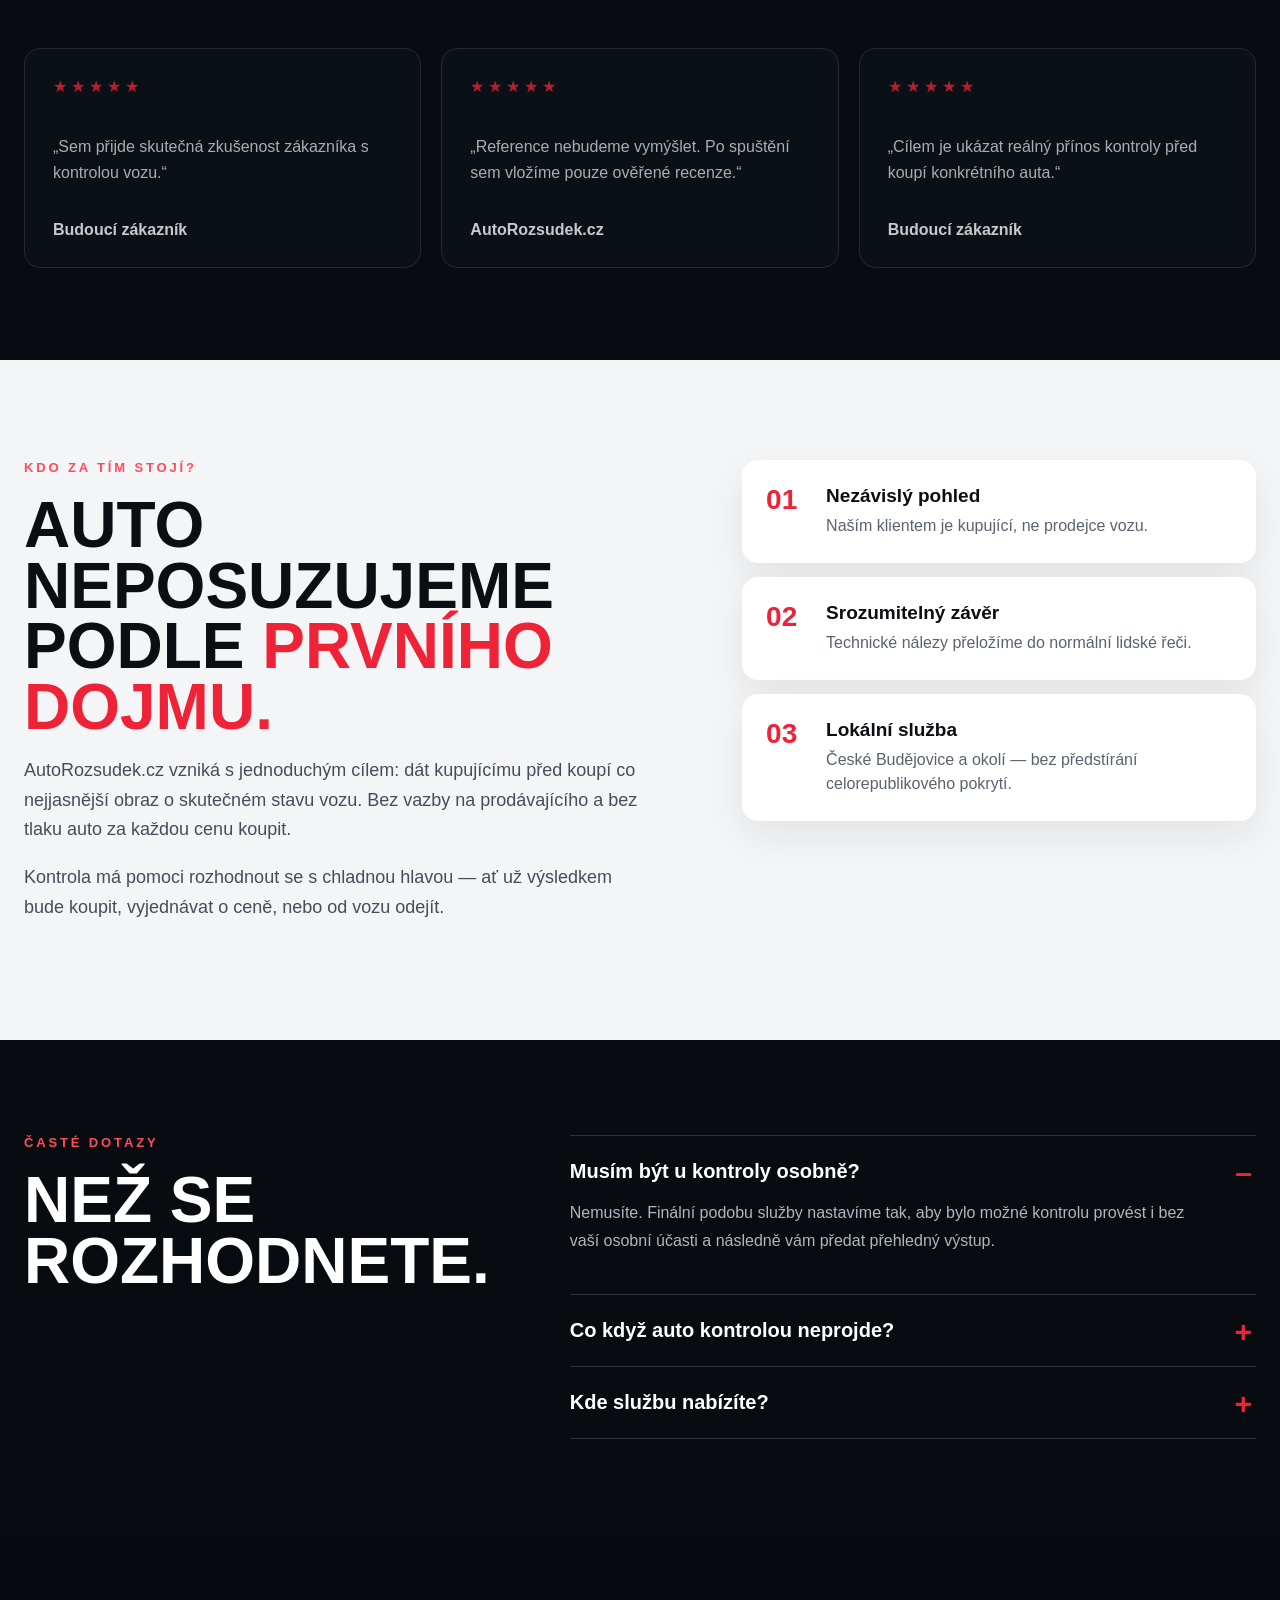
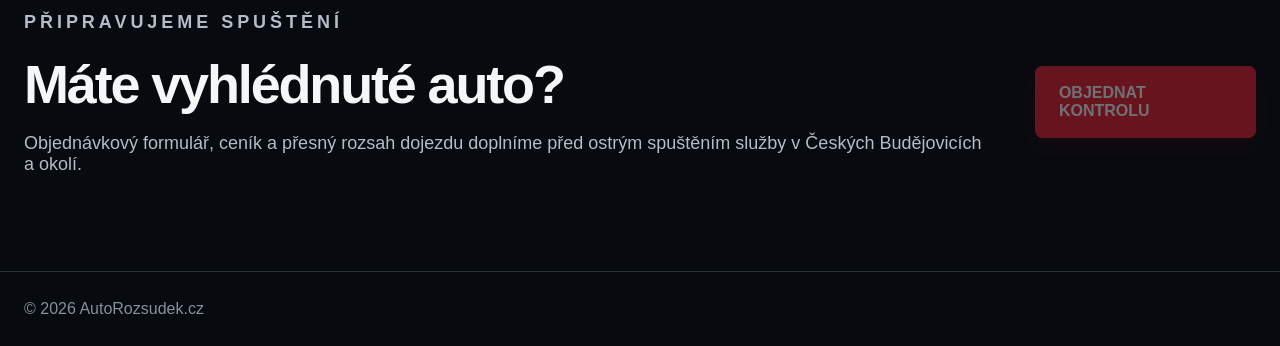
==== commit 79aef423: "Přizpůsobení sekce Co kontrolujeme na desktop" ====
--- a/index.html
+++ b/index.html
@@ -169,13 +169,45 @@
 </head><body>
 <header class="topbar"><div class="container nav"><a class="logo" href="#top" aria-label="AutoRozsudek.cz"><img src="assets/logo-autorozsudek-approved-final.svg" width="315" height="62" alt="AutoRozsudek.cz – Pravda má hodnotu"></a><nav><a href="#top">Domů</a><a href="#jak">Jak to funguje</a><a href="#kontrolujeme">Co kontrolujeme</a><a href="#proc">Proč kontrola</a><a href="#reference">Reference</a><a href="#onas">O nás</a><a href="#kontakt">Kontakt</a></nav><a class="btn small" href="#kontakt">Objednat kontrolu</a></div></header>
 <main id="top"><section class="hero"><div class="container hero-grid"><div><p class="eyebrow">NEZÁVISLÁ KONTROLA OJETÝCH VOZŮ</p><h1>NEKUPUJTE AUTO<br><span>NASLEPO.</span></h1><h2>Nechte nad ním vynést <strong>rozsudek.</strong></h2><p class="lead">Prověříme ojetý vůz před koupí a řekneme vám, co prodávající možná neřekl. Nezávisle. Objektivně. Srozumitelně.</p><div class="actions"><a class="btn" href="#kontakt">Chci prověřit auto →</a><a class="btn outline" href="#jak">Jak kontrola probíhá</a></div><div class="benefits"><div><b>Nezávisle</b><span>bez vazby na prodejce</span></div><div><b>Srozumitelně</b><span>jasný výstup z kontroly</span></div><div><b>České Budějovice a okolí</b><span>přijedeme za vozem</span></div></div></div><div class="hero-photo"><img src="assets/hero-final.jpg" alt="Technik při kontrole vozu"><div class="handwritten">Lepší znát pravdu<br>než litovat nákupu.</div></div></div></section>
-<section id="kontrolujeme" class="inspect-section">
-  <div style="width:100%;margin:0;padding:0;background:#05080c;">
-    <img src="assets/co-kontrolujeme-schvaleno.png"
-         alt="Co kontrolujeme při prověření ojetého vozu"
-         style="display:block;width:100%;height:auto;margin:0;padding:0;">
-  </div>
-</section>
+<section id="kontrolujeme" class="inspect-section" style="margin:0;padding:0;background:#05080c;">
+  <div class="kontrolujeme-desktop-fit">
+    <img src="assets/co-kontrolujeme-desktop-fit.png"
+         alt="Co kontrolujeme při prověření ojetého vozu">
+  </div>
+</section>
+<style>
+@media (min-width: 769px) {
+  #kontrolujeme .kontrolujeme-desktop-fit {
+    width: 100%;
+    height: calc(100vh - 92px);
+    min-height: 620px;
+    display: flex;
+    align-items: center;
+    justify-content: center;
+    overflow: hidden;
+    background: #05080c;
+    padding: 10px 18px;
+    box-sizing: border-box;
+  }
+  #kontrolujeme .kontrolujeme-desktop-fit img {
+    display: block;
+    width: auto;
+    height: auto;
+    max-width: 100%;
+    max-height: 100%;
+    object-fit: contain;
+    margin: 0 auto;
+  }
+}
+@media (max-width: 768px) {
+  #kontrolujeme .kontrolujeme-desktop-fit img {
+    display:block;
+    width:100%;
+    height:auto;
+    margin:0;
+  }
+}
+</style>
 <section id="proc" class="light"><div class="container why"><div><p class="eyebrow">PROČ NECHAT AUTO ZKONTROLOVAT?</p><h2>JEDNO ŠPATNÉ AUTO<br>MŮŽE STÁT <span>STATISÍCE.</span></h2><p>Cílem není auto za každou cenu shodit. Cílem je, abyste přesně věděli, co kupujete.</p></div><div class="risk">
 <article><i>🚗</i><b>Skrytá nehoda</b><span>Opravy nebo poškození, které nejsou v inzerátu přiznané.</span></article>
 <article><i>🔧</i><b>Blížící se drahý servis</b><span>Opotřebení, které může krátce po koupi znamenat vysoké náklady.</span></article>
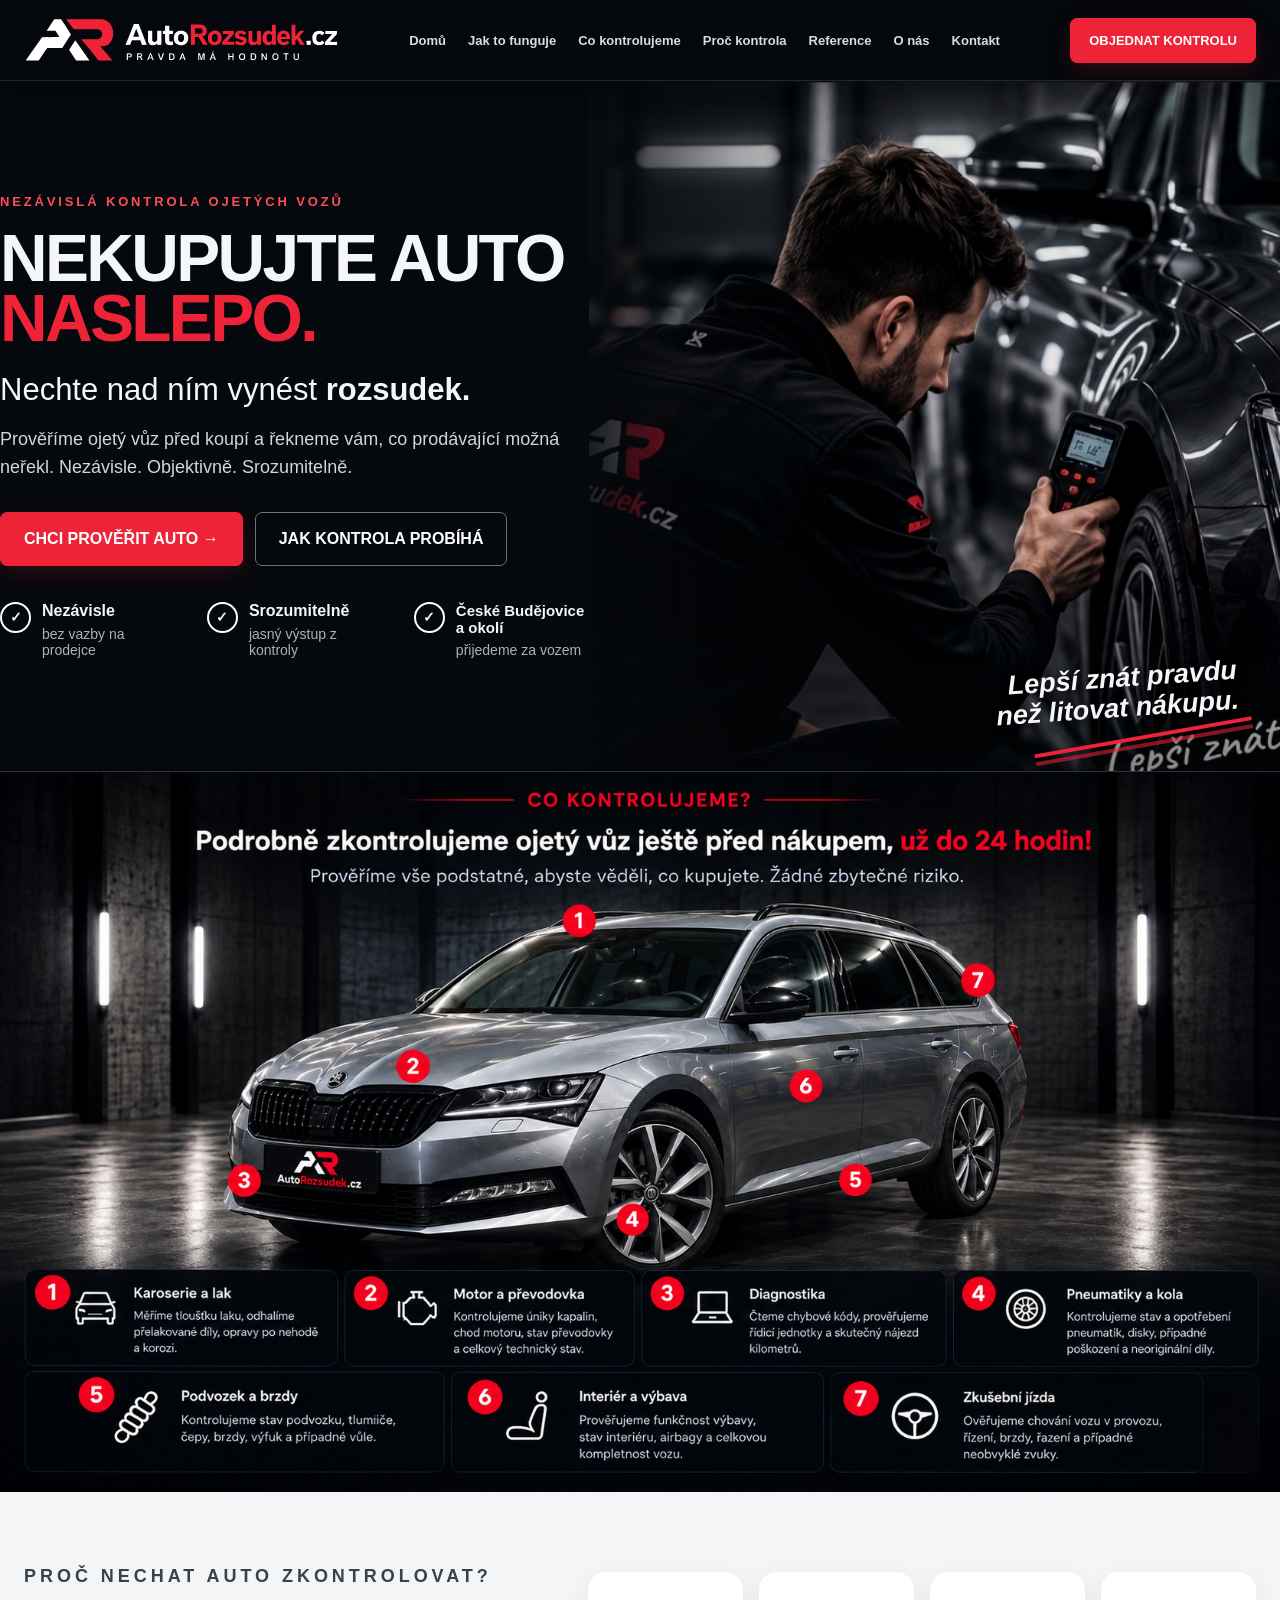
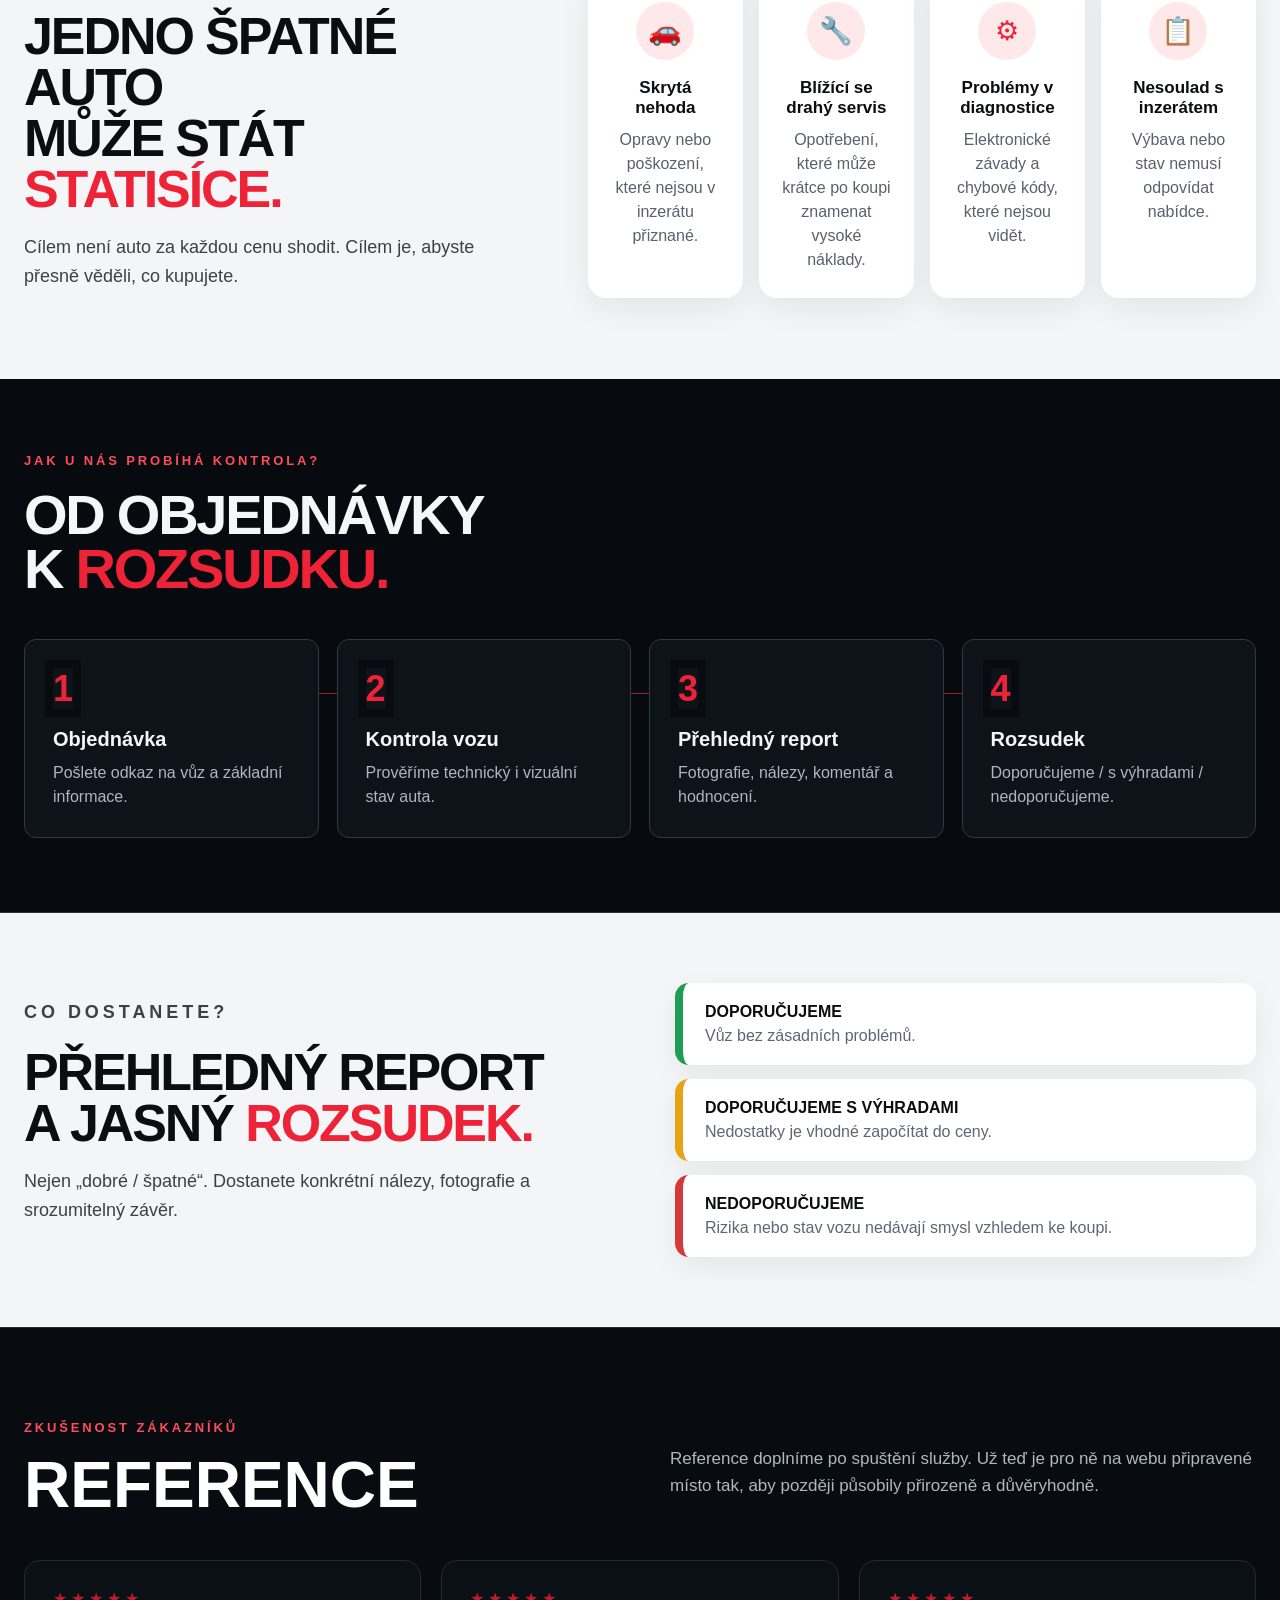
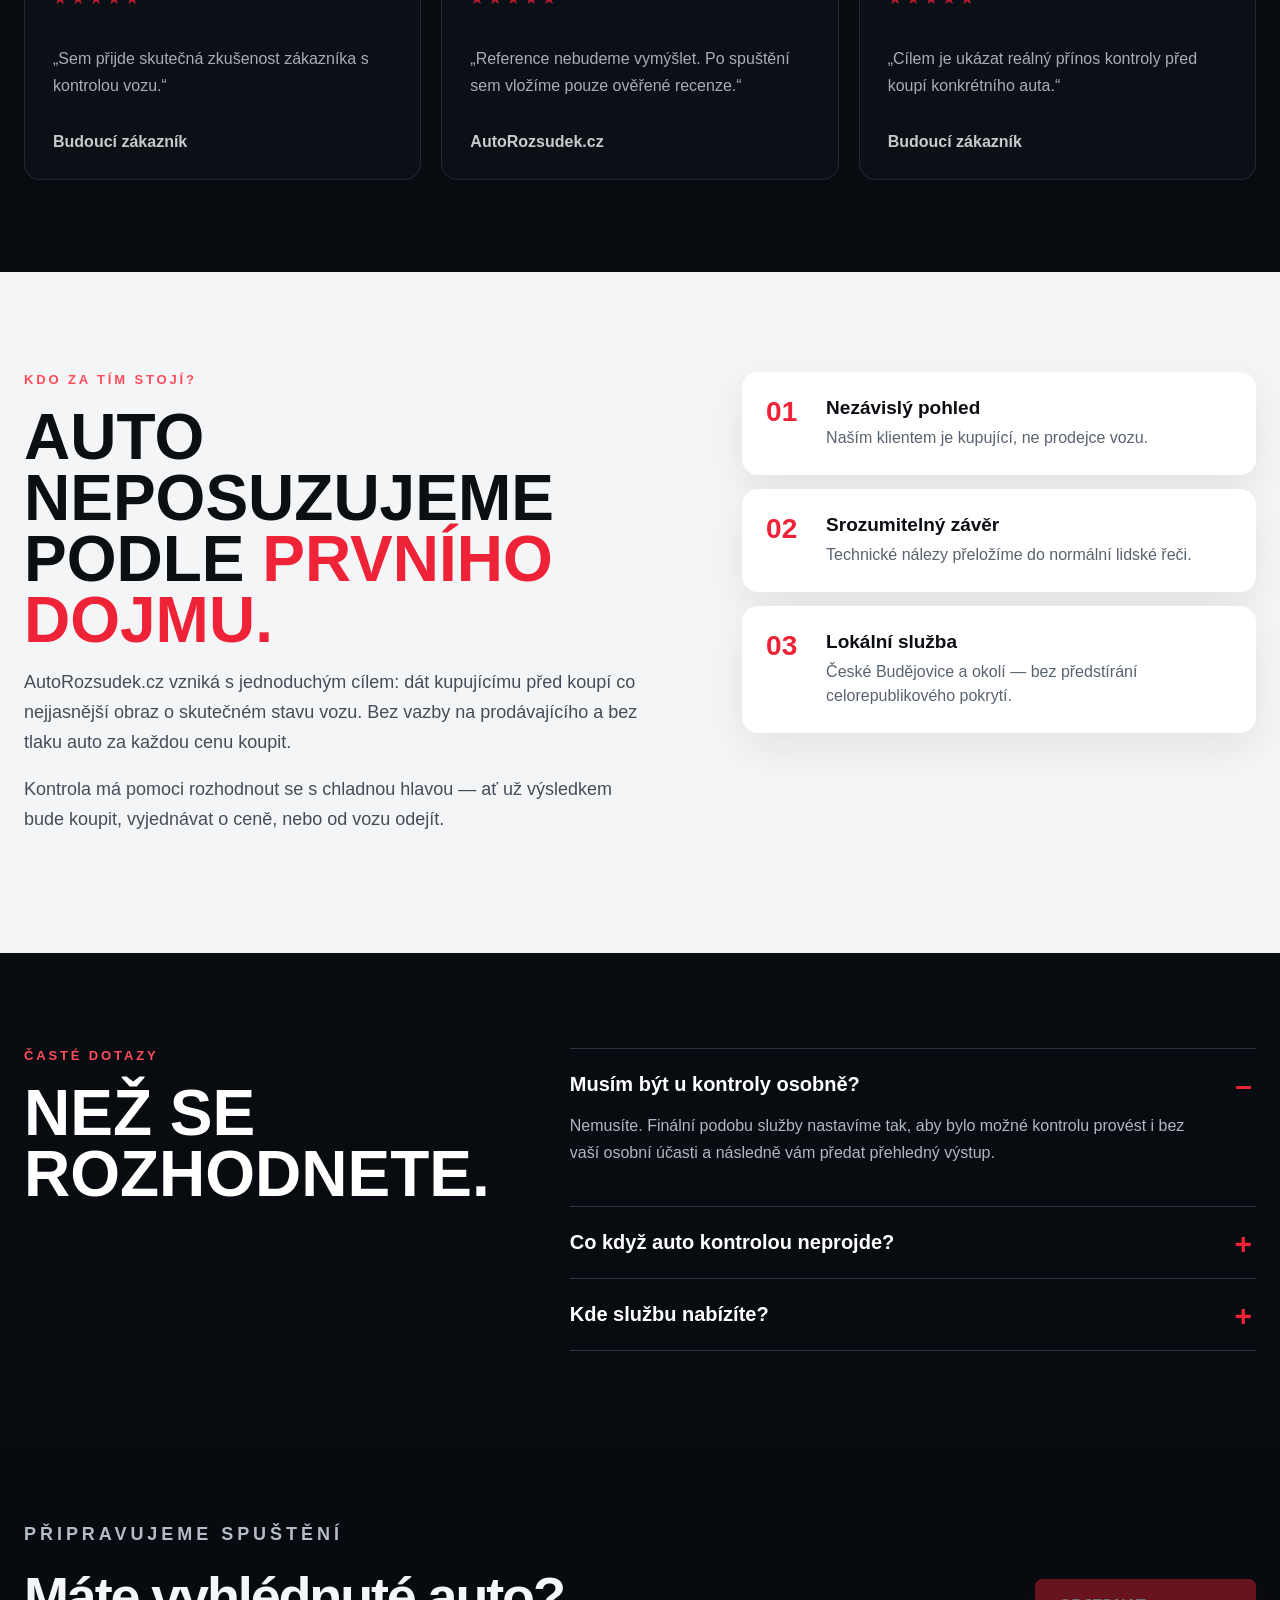
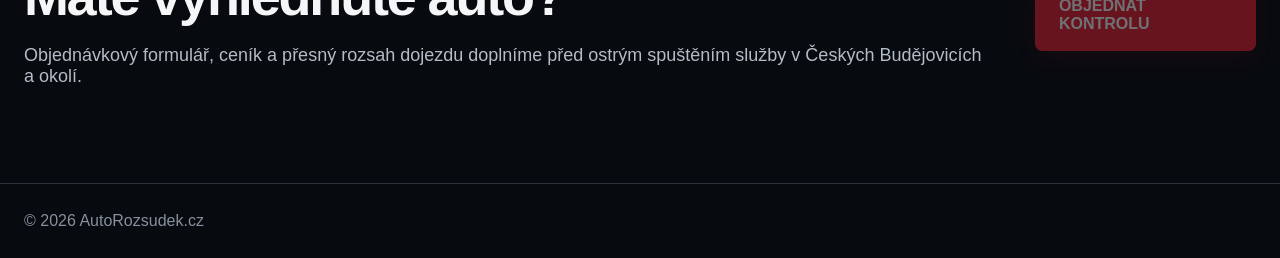
==== commit c0af47dd: "final verze co kontrolujeme" ====
--- a/index.html
+++ b/index.html
@@ -169,11 +169,10 @@
 </head><body>
 <header class="topbar"><div class="container nav"><a class="logo" href="#top" aria-label="AutoRozsudek.cz"><img src="assets/logo-autorozsudek-approved-final.svg" width="315" height="62" alt="AutoRozsudek.cz – Pravda má hodnotu"></a><nav><a href="#top">Domů</a><a href="#jak">Jak to funguje</a><a href="#kontrolujeme">Co kontrolujeme</a><a href="#proc">Proč kontrola</a><a href="#reference">Reference</a><a href="#onas">O nás</a><a href="#kontakt">Kontakt</a></nav><a class="btn small" href="#kontakt">Objednat kontrolu</a></div></header>
 <main id="top"><section class="hero"><div class="container hero-grid"><div><p class="eyebrow">NEZÁVISLÁ KONTROLA OJETÝCH VOZŮ</p><h1>NEKUPUJTE AUTO<br><span>NASLEPO.</span></h1><h2>Nechte nad ním vynést <strong>rozsudek.</strong></h2><p class="lead">Prověříme ojetý vůz před koupí a řekneme vám, co prodávající možná neřekl. Nezávisle. Objektivně. Srozumitelně.</p><div class="actions"><a class="btn" href="#kontakt">Chci prověřit auto →</a><a class="btn outline" href="#jak">Jak kontrola probíhá</a></div><div class="benefits"><div><b>Nezávisle</b><span>bez vazby na prodejce</span></div><div><b>Srozumitelně</b><span>jasný výstup z kontroly</span></div><div><b>České Budějovice a okolí</b><span>přijedeme za vozem</span></div></div></div><div class="hero-photo"><img src="assets/hero-final.jpg" alt="Technik při kontrole vozu"><div class="handwritten">Lepší znát pravdu<br>než litovat nákupu.</div></div></div></section>
-<section id="kontrolujeme" class="inspect-section" style="margin:0;padding:0;background:#05080c;">
-  <div class="kontrolujeme-desktop-fit">
-    <img src="assets/co-kontrolujeme-desktop-fit.png"
-         alt="Co kontrolujeme při prověření ojetého vozu">
-  </div>
+<section id="kontrolujeme" style="margin:0;padding:0;background:#05080c;">
+  <img src="assets/co-kontrolujeme-final-retina.jpg"
+       alt="Co kontrolujeme při prověření ojetého vozu"
+       style="display:block;width:100%;height:auto;margin:0;padding:0;">
 </section>
 <style>
 @media (min-width: 769px) {
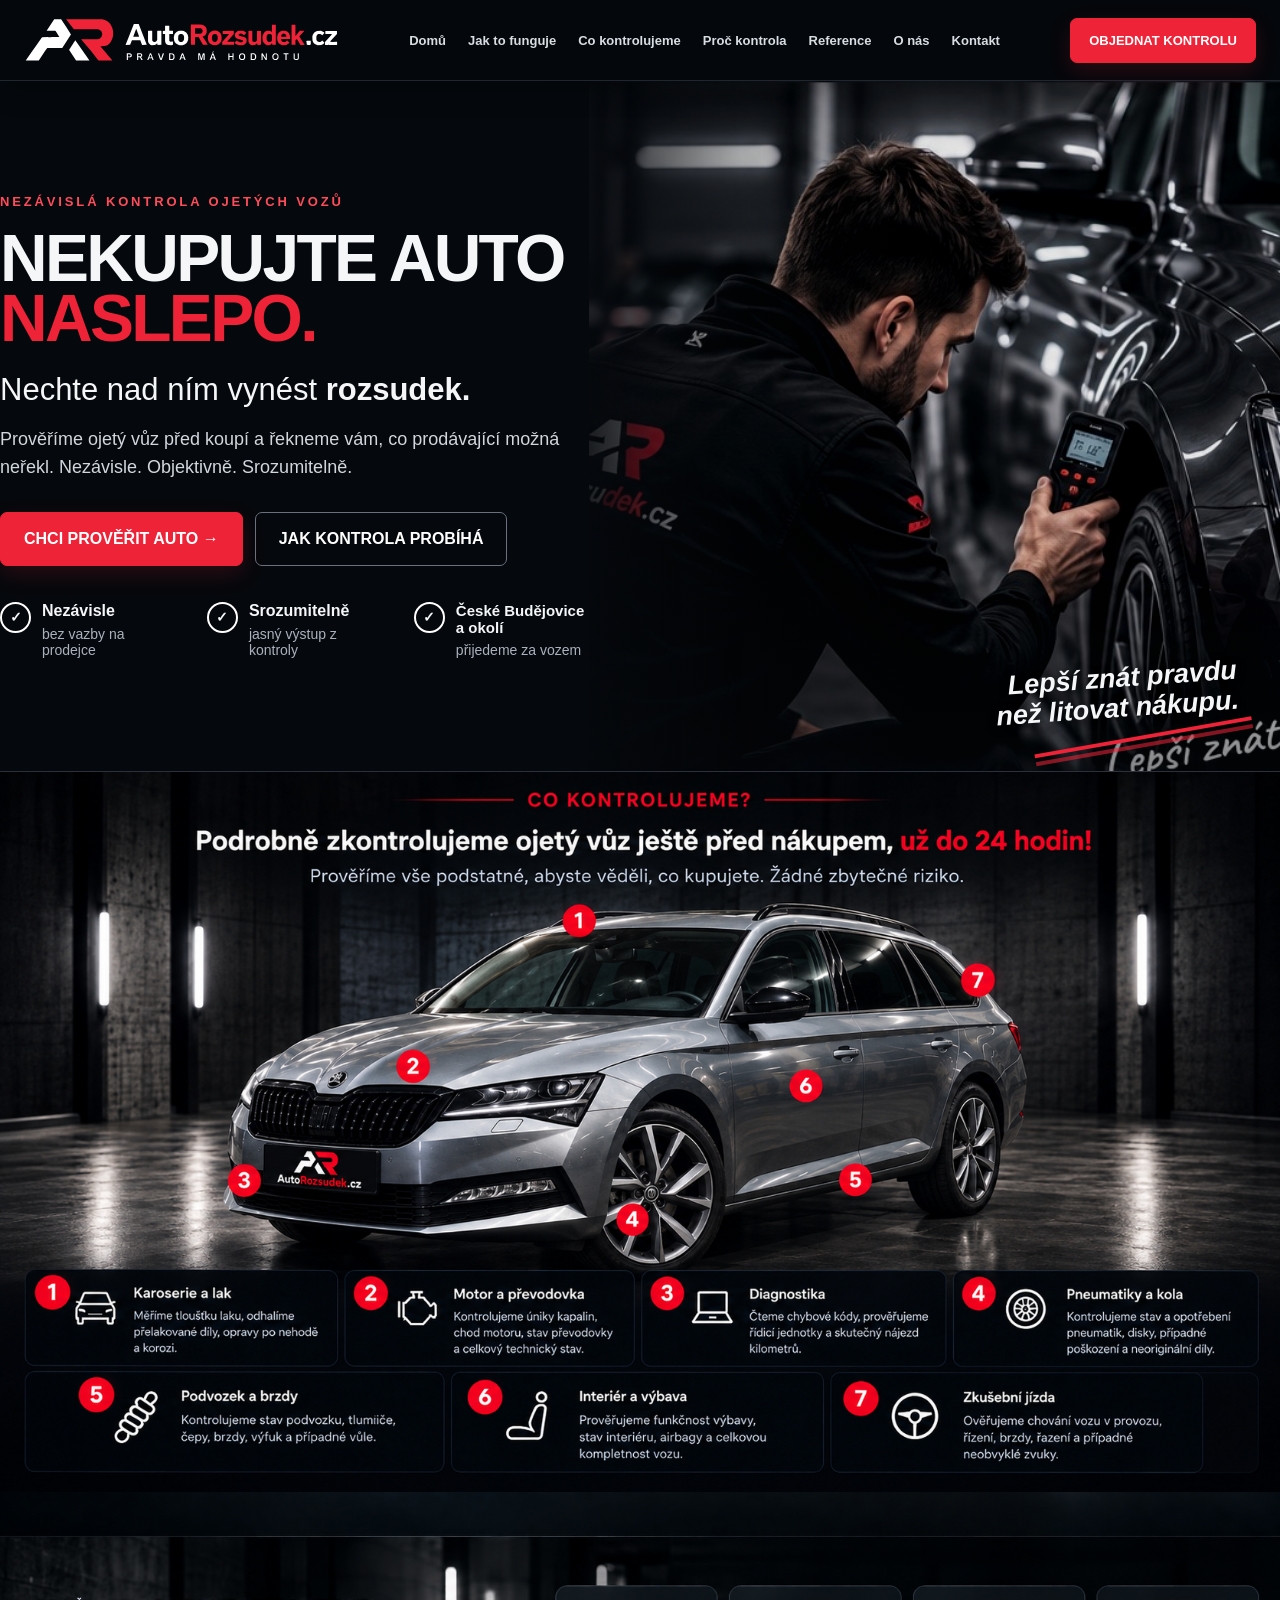
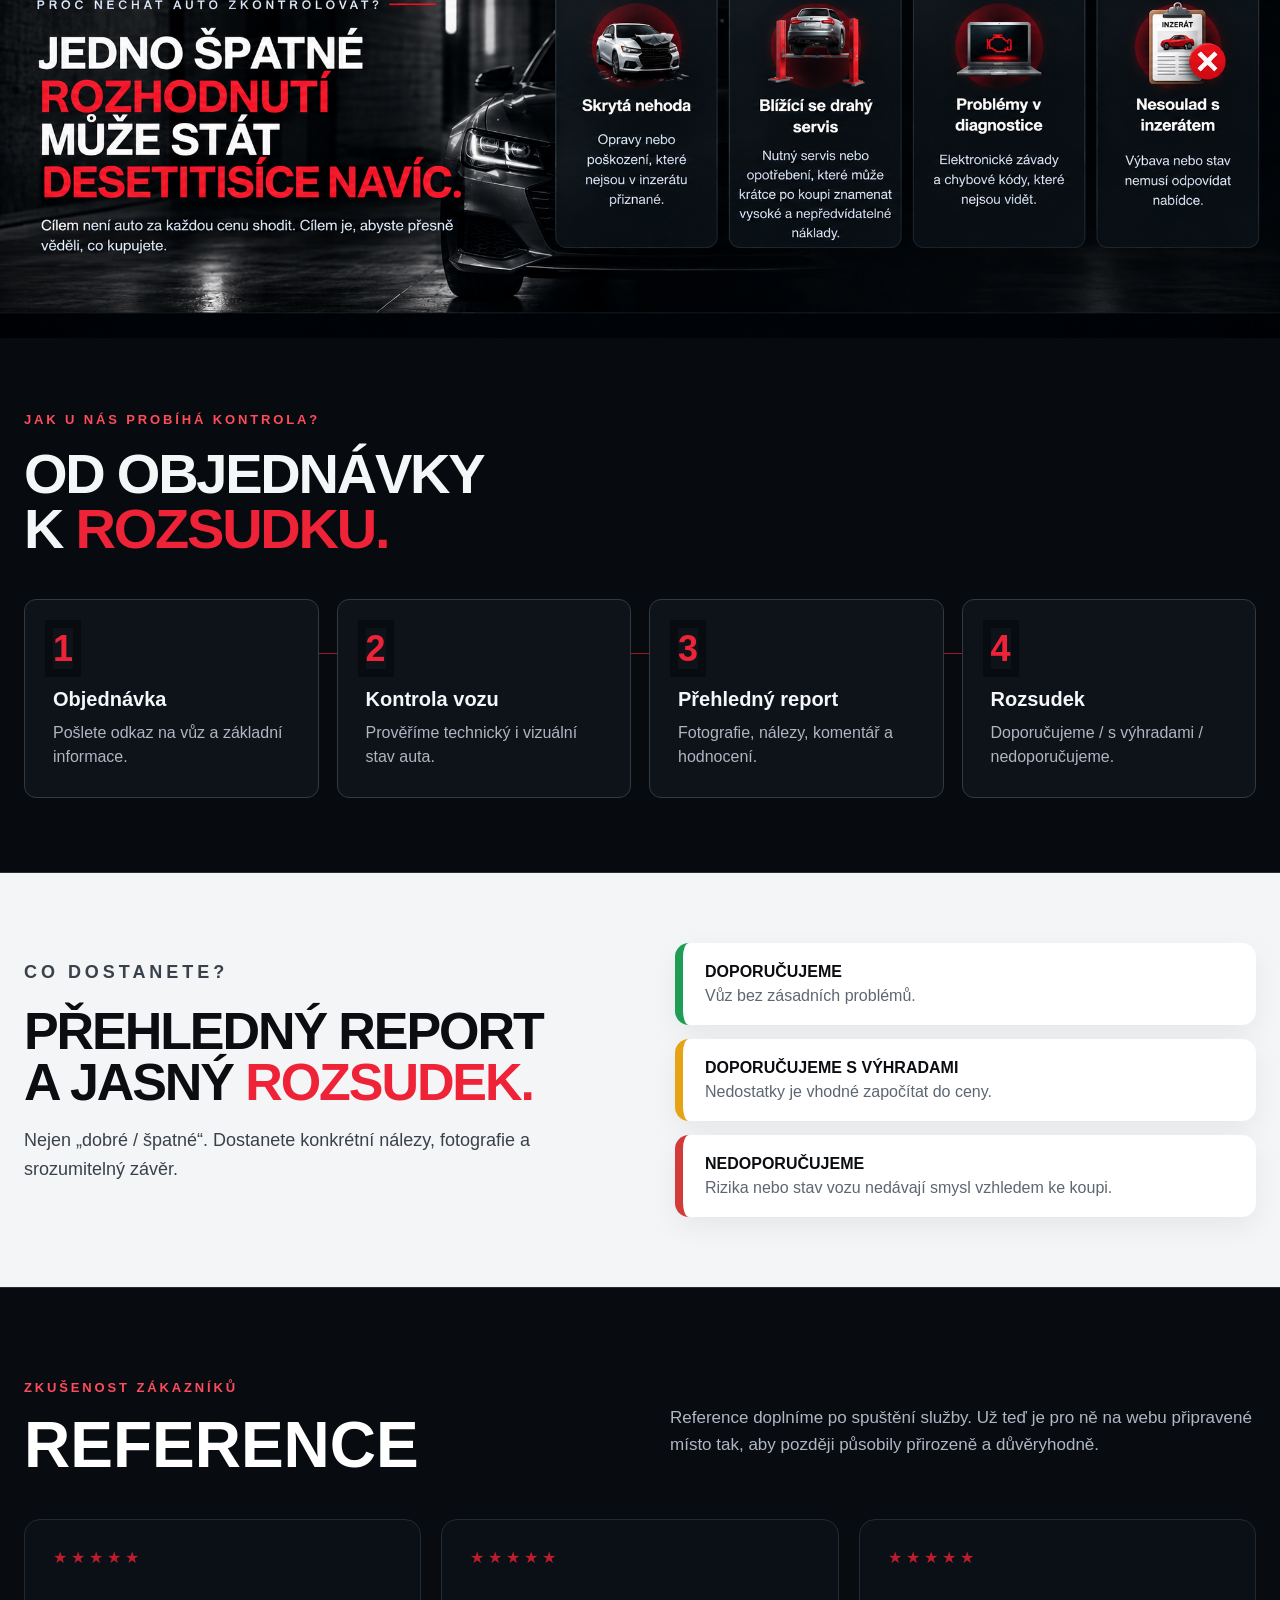
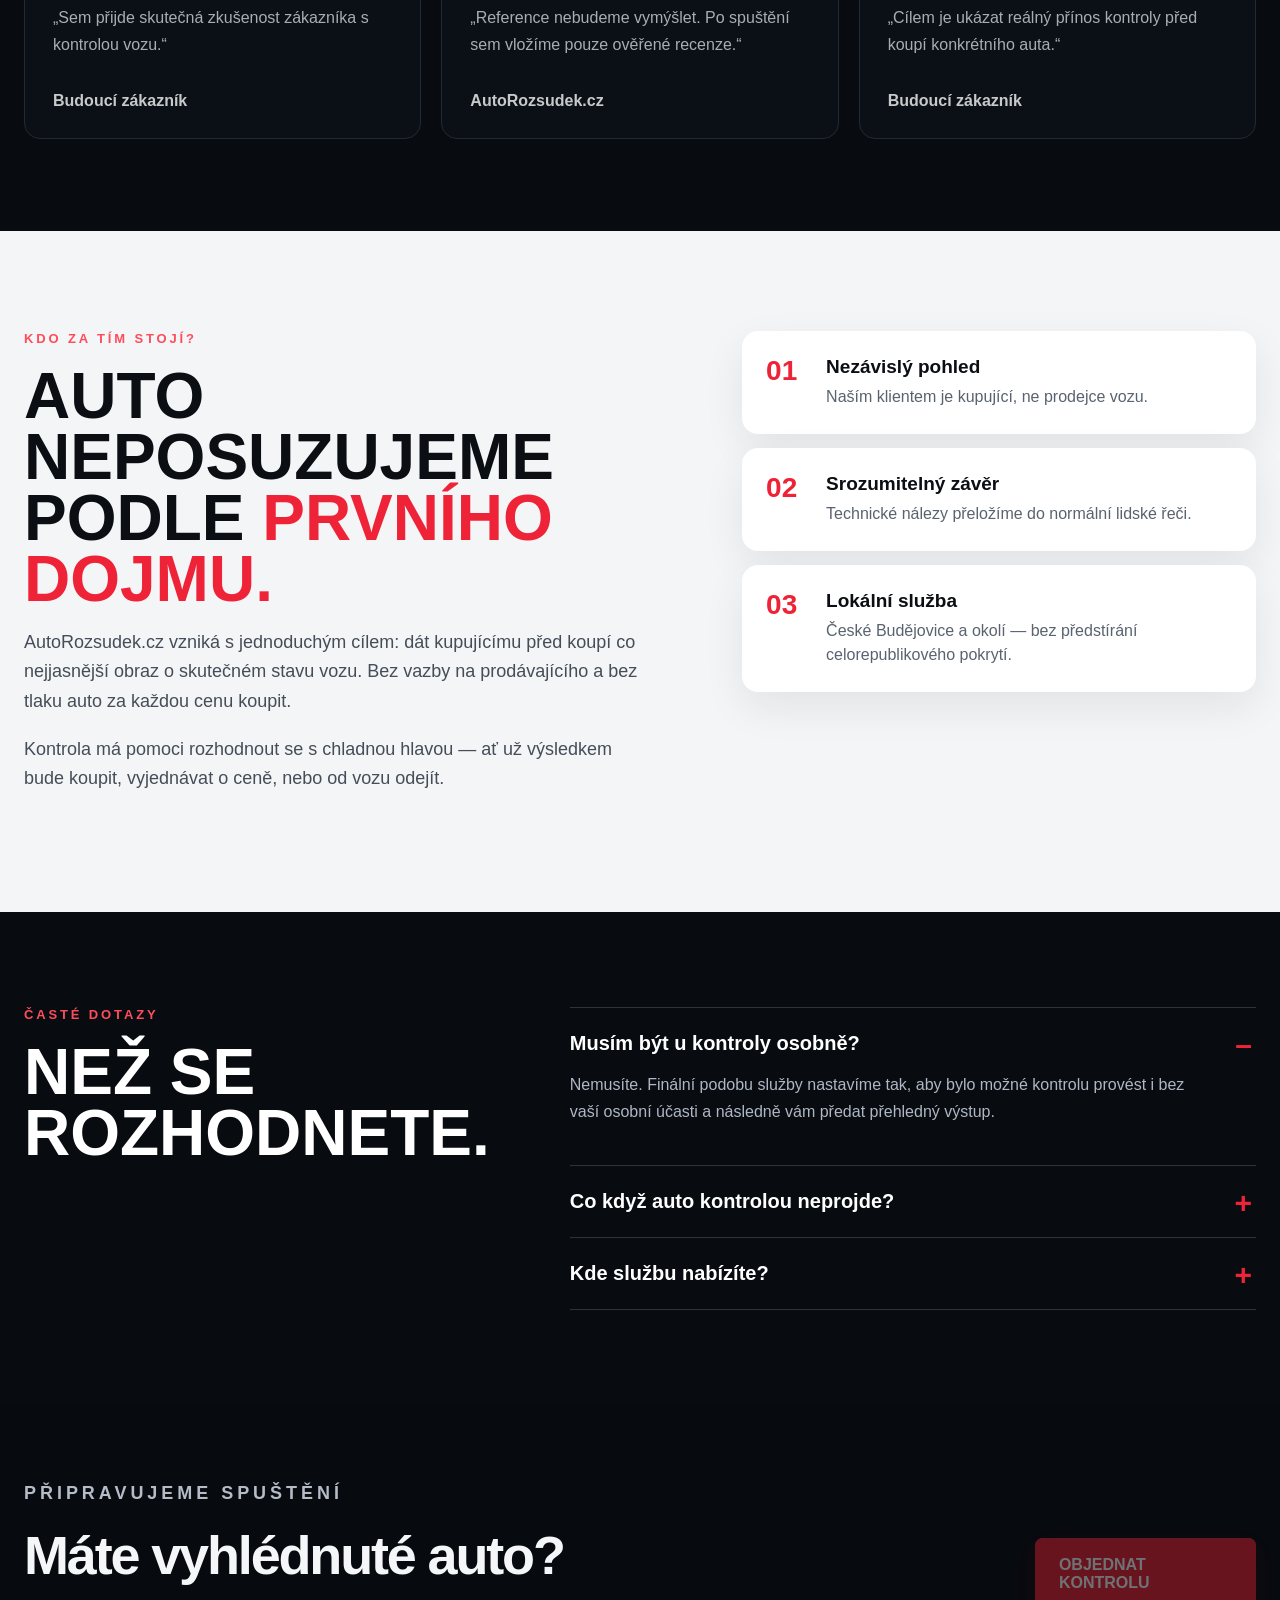
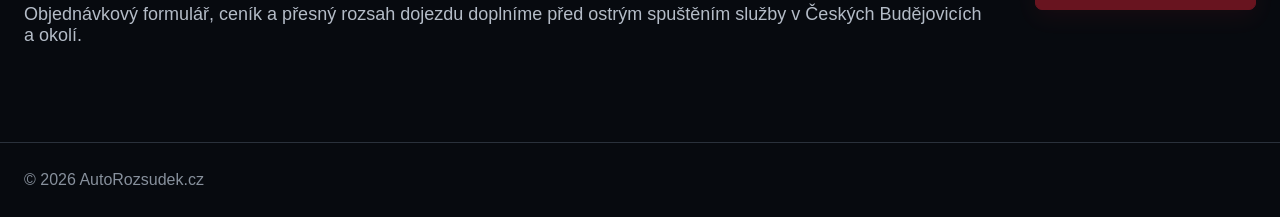
==== commit a4dcbe6b: "Proč nechat auto zkontrolovat final" ====
--- a/index.html
+++ b/index.html
@@ -207,12 +207,11 @@
   }
 }
 </style>
-<section id="proc" class="light"><div class="container why"><div><p class="eyebrow">PROČ NECHAT AUTO ZKONTROLOVAT?</p><h2>JEDNO ŠPATNÉ AUTO<br>MŮŽE STÁT <span>STATISÍCE.</span></h2><p>Cílem není auto za každou cenu shodit. Cílem je, abyste přesně věděli, co kupujete.</p></div><div class="risk">
-<article><i>🚗</i><b>Skrytá nehoda</b><span>Opravy nebo poškození, které nejsou v inzerátu přiznané.</span></article>
-<article><i>🔧</i><b>Blížící se drahý servis</b><span>Opotřebení, které může krátce po koupi znamenat vysoké náklady.</span></article>
-<article><i>⚙</i><b>Problémy v diagnostice</b><span>Elektronické závady a chybové kódy, které nejsou vidět.</span></article>
-<article><i>📋</i><b>Nesoulad s inzerátem</b><span>Výbava nebo stav nemusí odpovídat nabídce.</span></article>
-</div></div></section>
+<section id="proc" style="margin:0;padding:0;background:#05080c;">
+  <img src="assets/proc-kontrola-schvaleno.png"
+       alt="Proč nechat auto zkontrolovat"
+       style="display:block;width:100%;height:auto;margin:0;padding:0;">
+</section>
 <section id="jak" class="steps-sec"><div class="container"><p class="eyebrow">JAK U NÁS PROBÍHÁ KONTROLA?</p><h2>OD OBJEDNÁVKY<br>K <span>ROZSUDKU.</span></h2><div class="steps"><article><em>1</em><b>Objednávka</b><span>Pošlete odkaz na vůz a základní informace.</span></article><article><em>2</em><b>Kontrola vozu</b><span>Prověříme technický i vizuální stav auta.</span></article><article><em>3</em><b>Přehledný report</b><span>Fotografie, nálezy, komentář a hodnocení.</span></article><article><em>4</em><b>Rozsudek</b><span>Doporučujeme / s výhradami / nedoporučujeme.</span></article></div></div></section>
 <section id="report" class="light"><div class="container report"><div><p class="eyebrow">CO DOSTANETE?</p><h2>PŘEHLEDNÝ REPORT<br>A JASNÝ <span>ROZSUDEK.</span></h2><p>Nejen „dobré / špatné“. Dostanete konkrétní nálezy, fotografie a srozumitelný závěr.</p></div><div class="verdicts"><div class="verdict good"><b>DOPORUČUJEME</b><span>Vůz bez zásadních problémů.</span></div><div class="verdict warn"><b>DOPORUČUJEME S VÝHRADAMI</b><span>Nedostatky je vhodné započítat do ceny.</span></div><div class="verdict bad"><b>NEDOPORUČUJEME</b><span>Rizika nebo stav vozu nedávají smysl vzhledem ke koupi.</span></div></div></div></section>
 
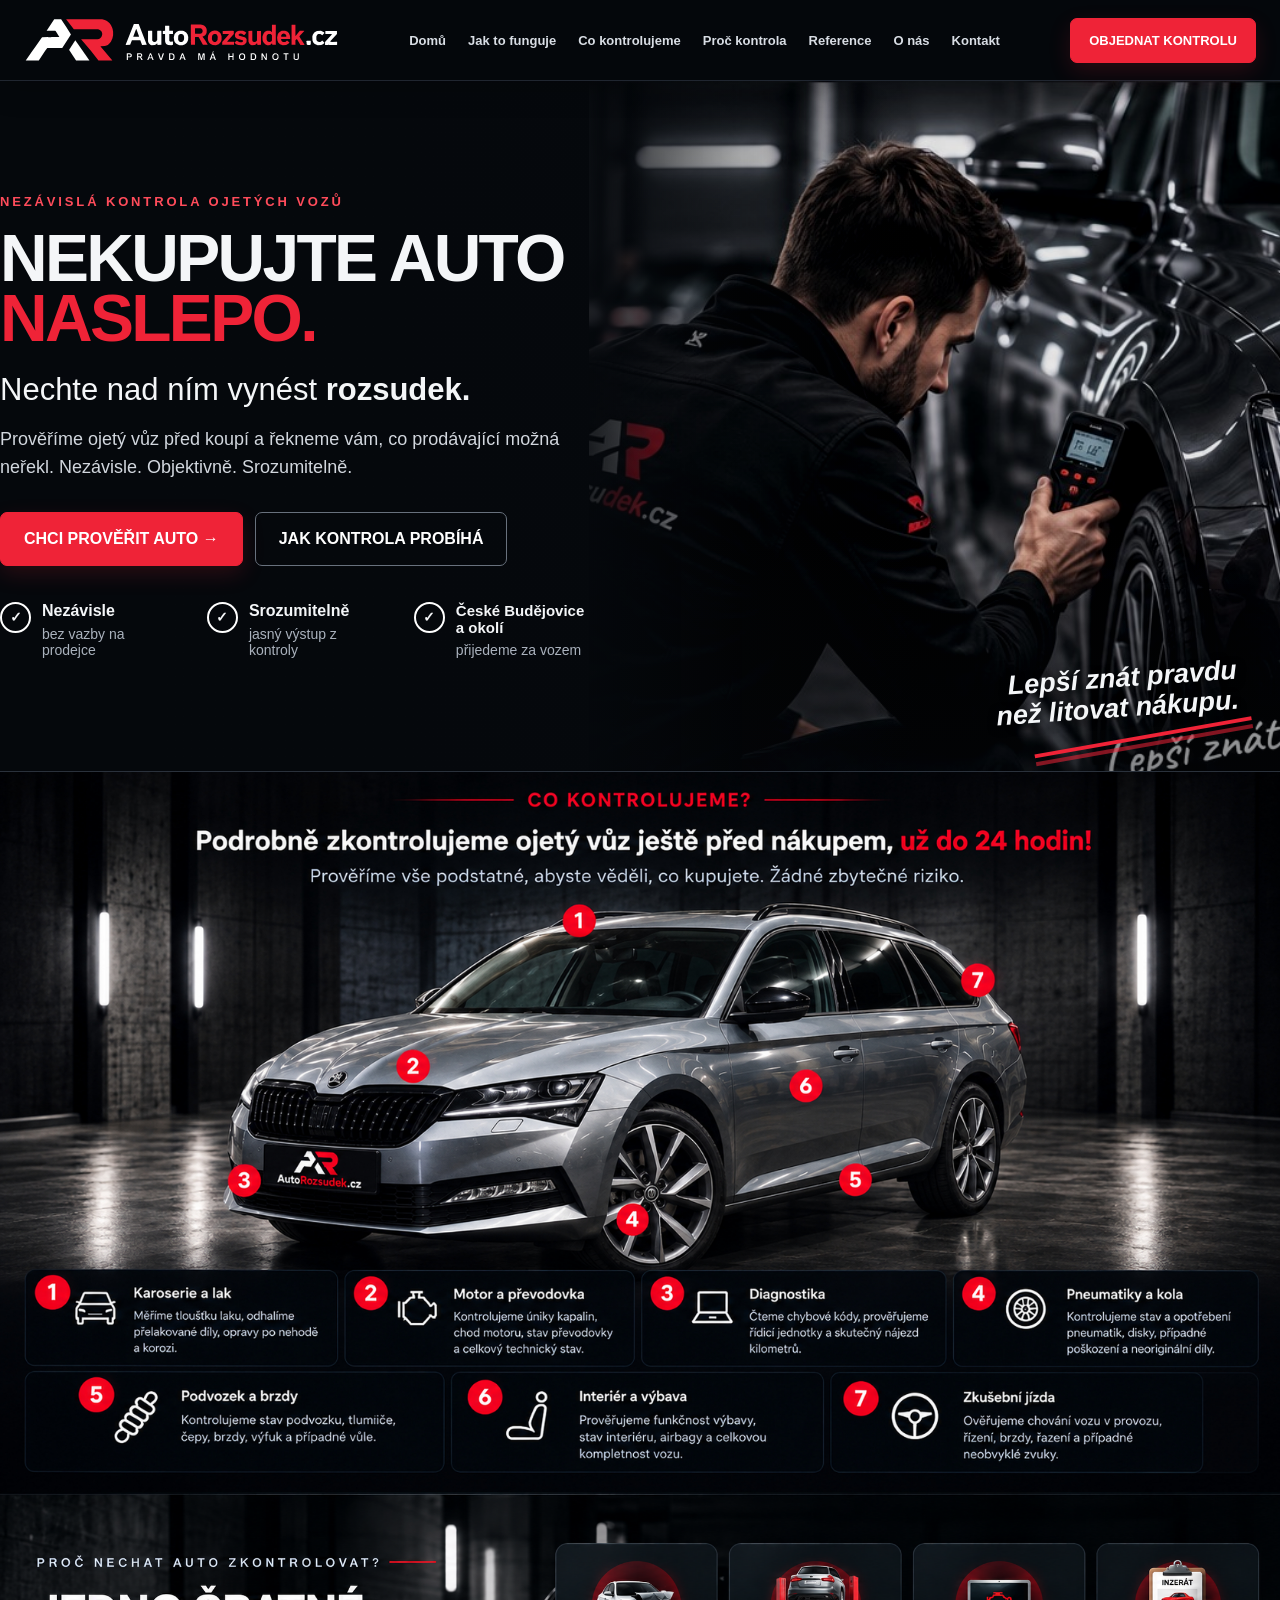
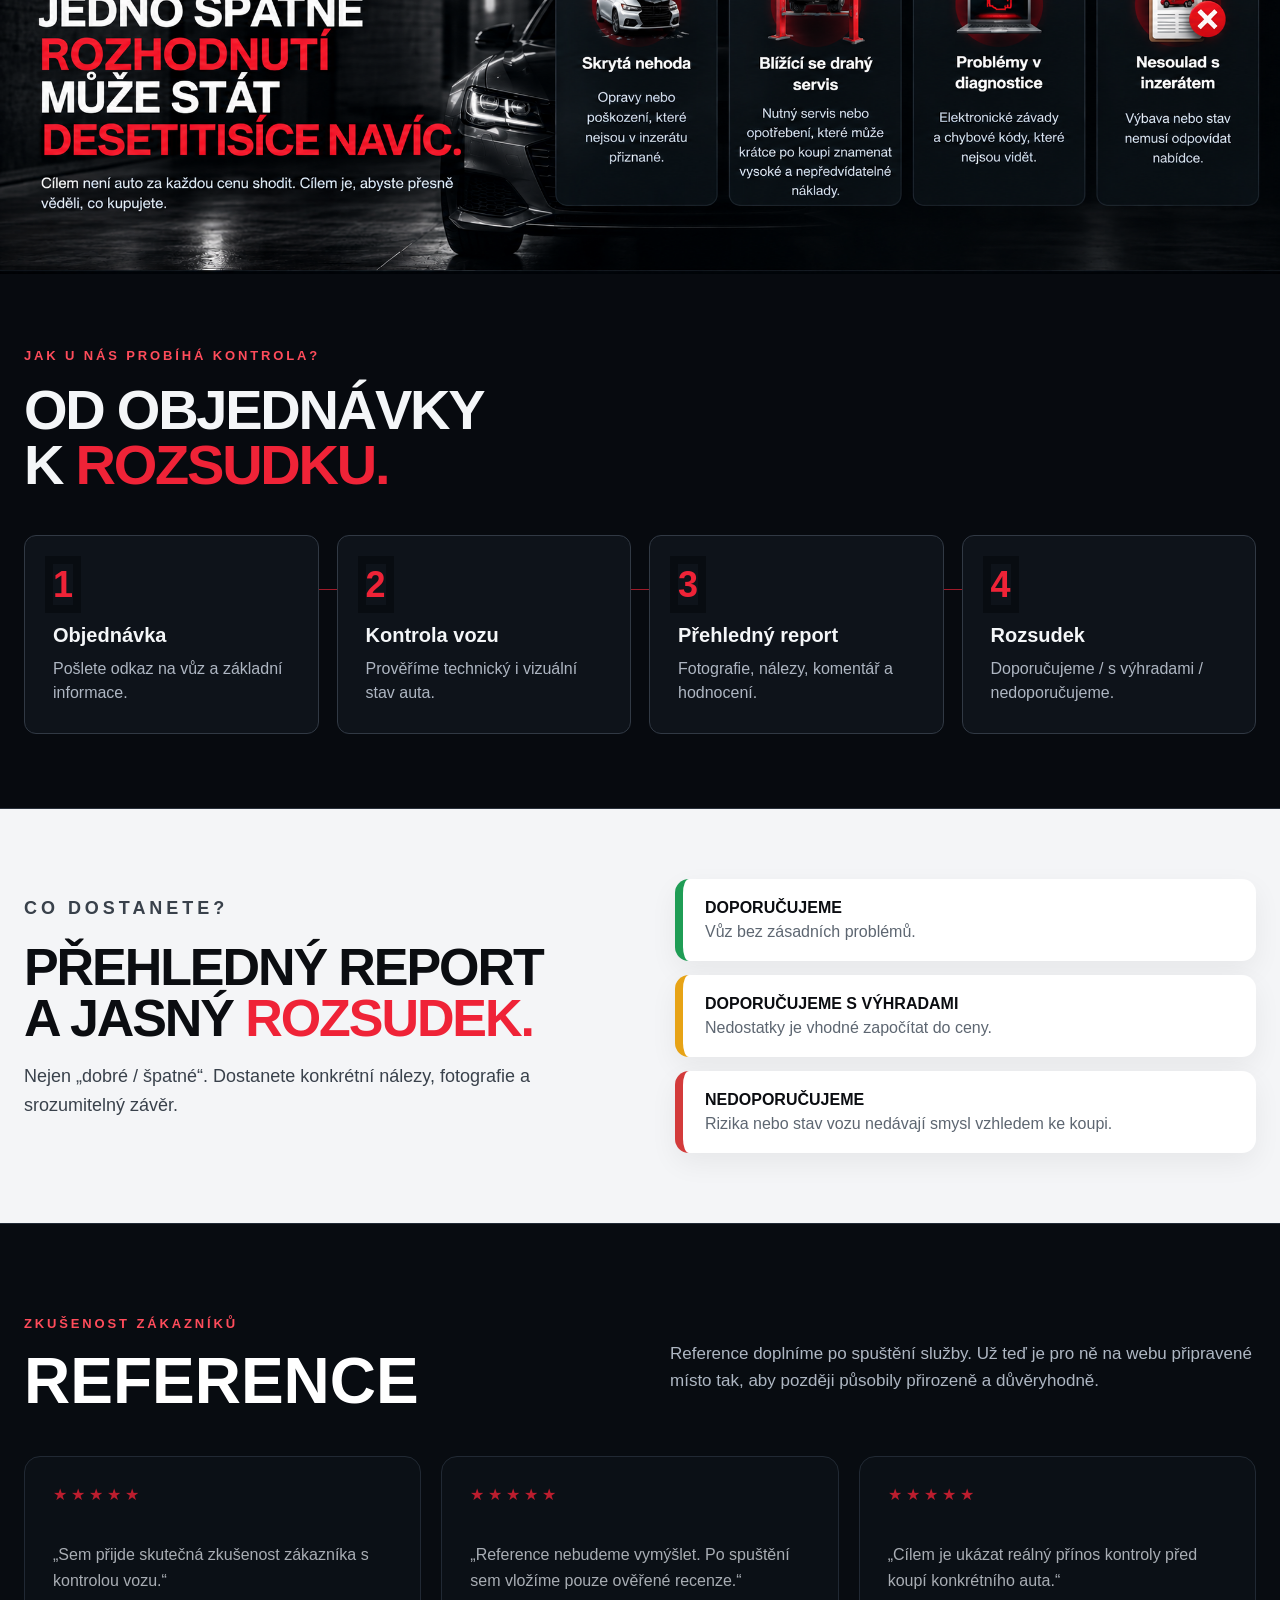
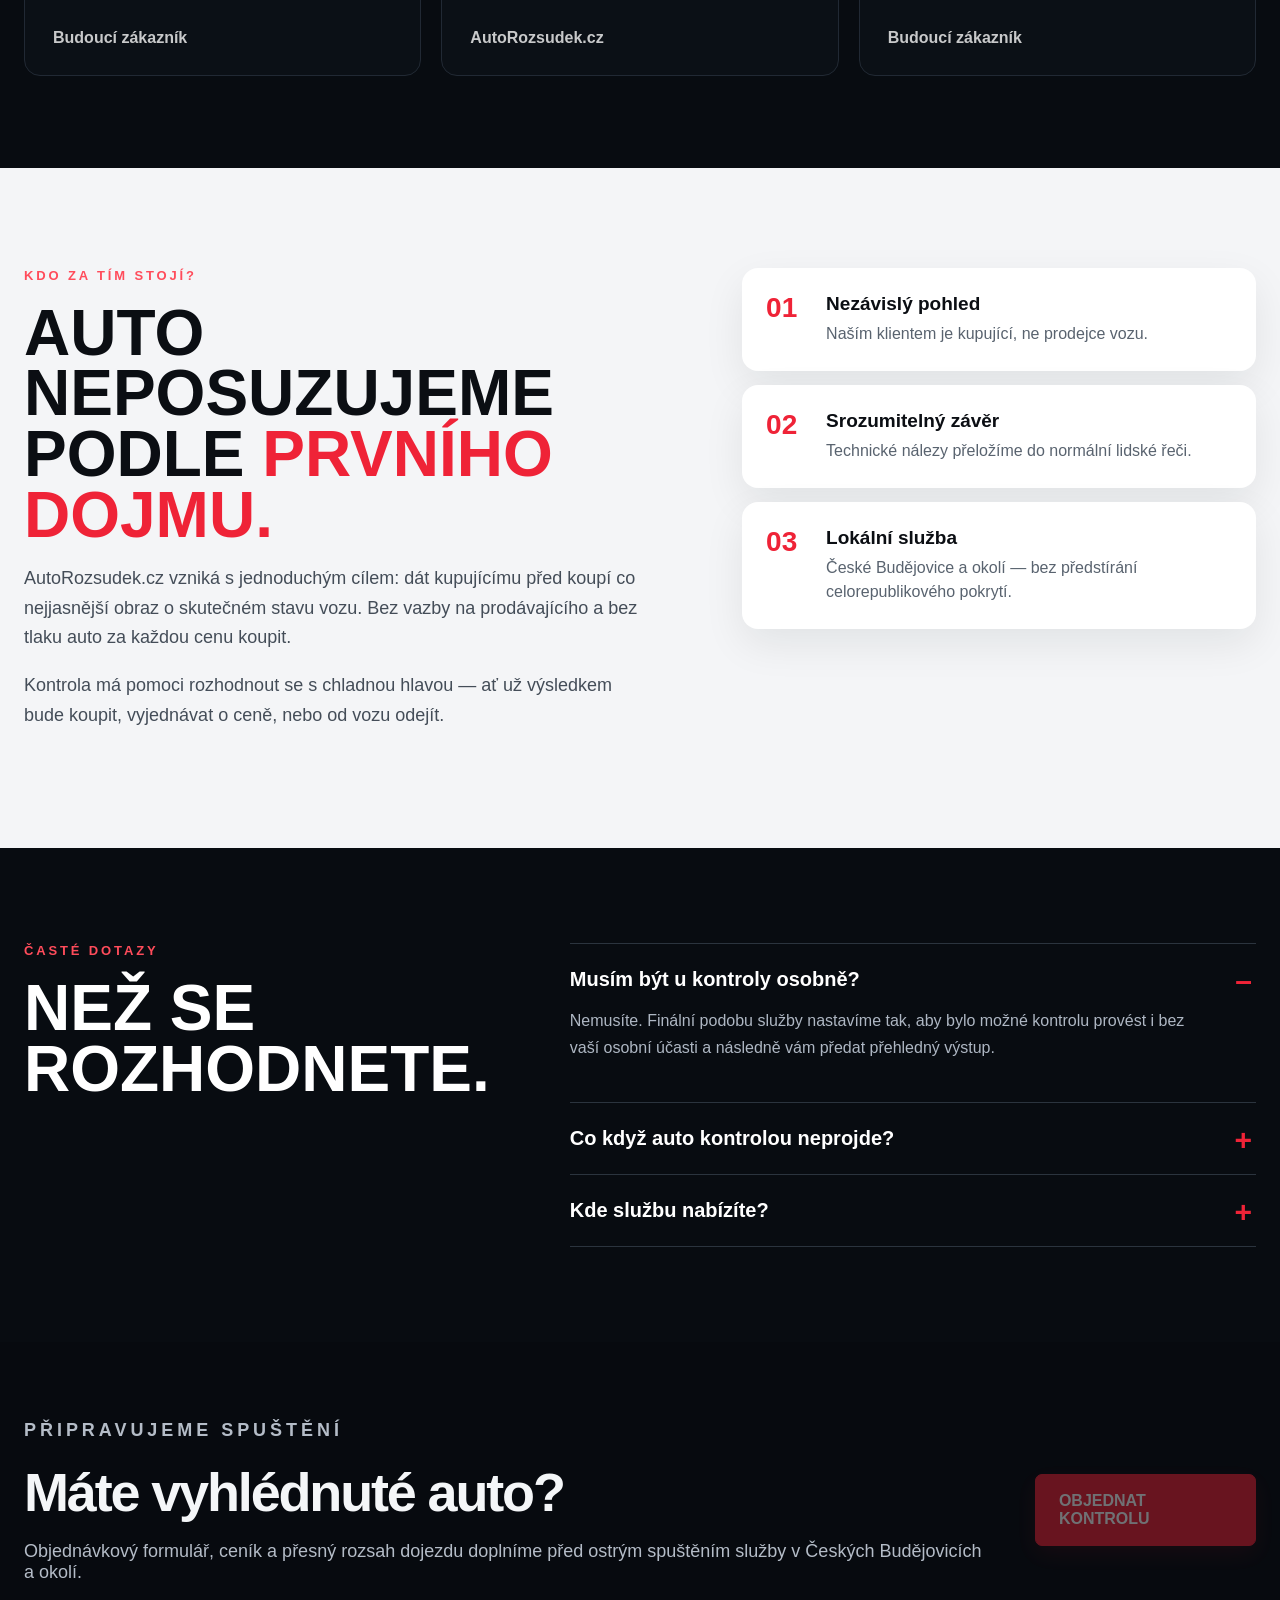
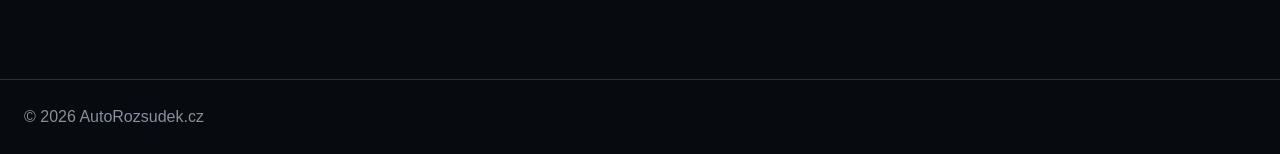
==== commit d4b6f243: "proč kontrola - final" ====
--- a/index.html
+++ b/index.html
@@ -208,7 +208,7 @@
 }
 </style>
 <section id="proc" style="margin:0;padding:0;background:#05080c;">
-  <img src="assets/proc-kontrola-schvaleno.png"
+  <img src="assets/proc-kontrola-schvaleno-bez-mezer.png"
        alt="Proč nechat auto zkontrolovat"
        style="display:block;width:100%;height:auto;margin:0;padding:0;">
 </section>
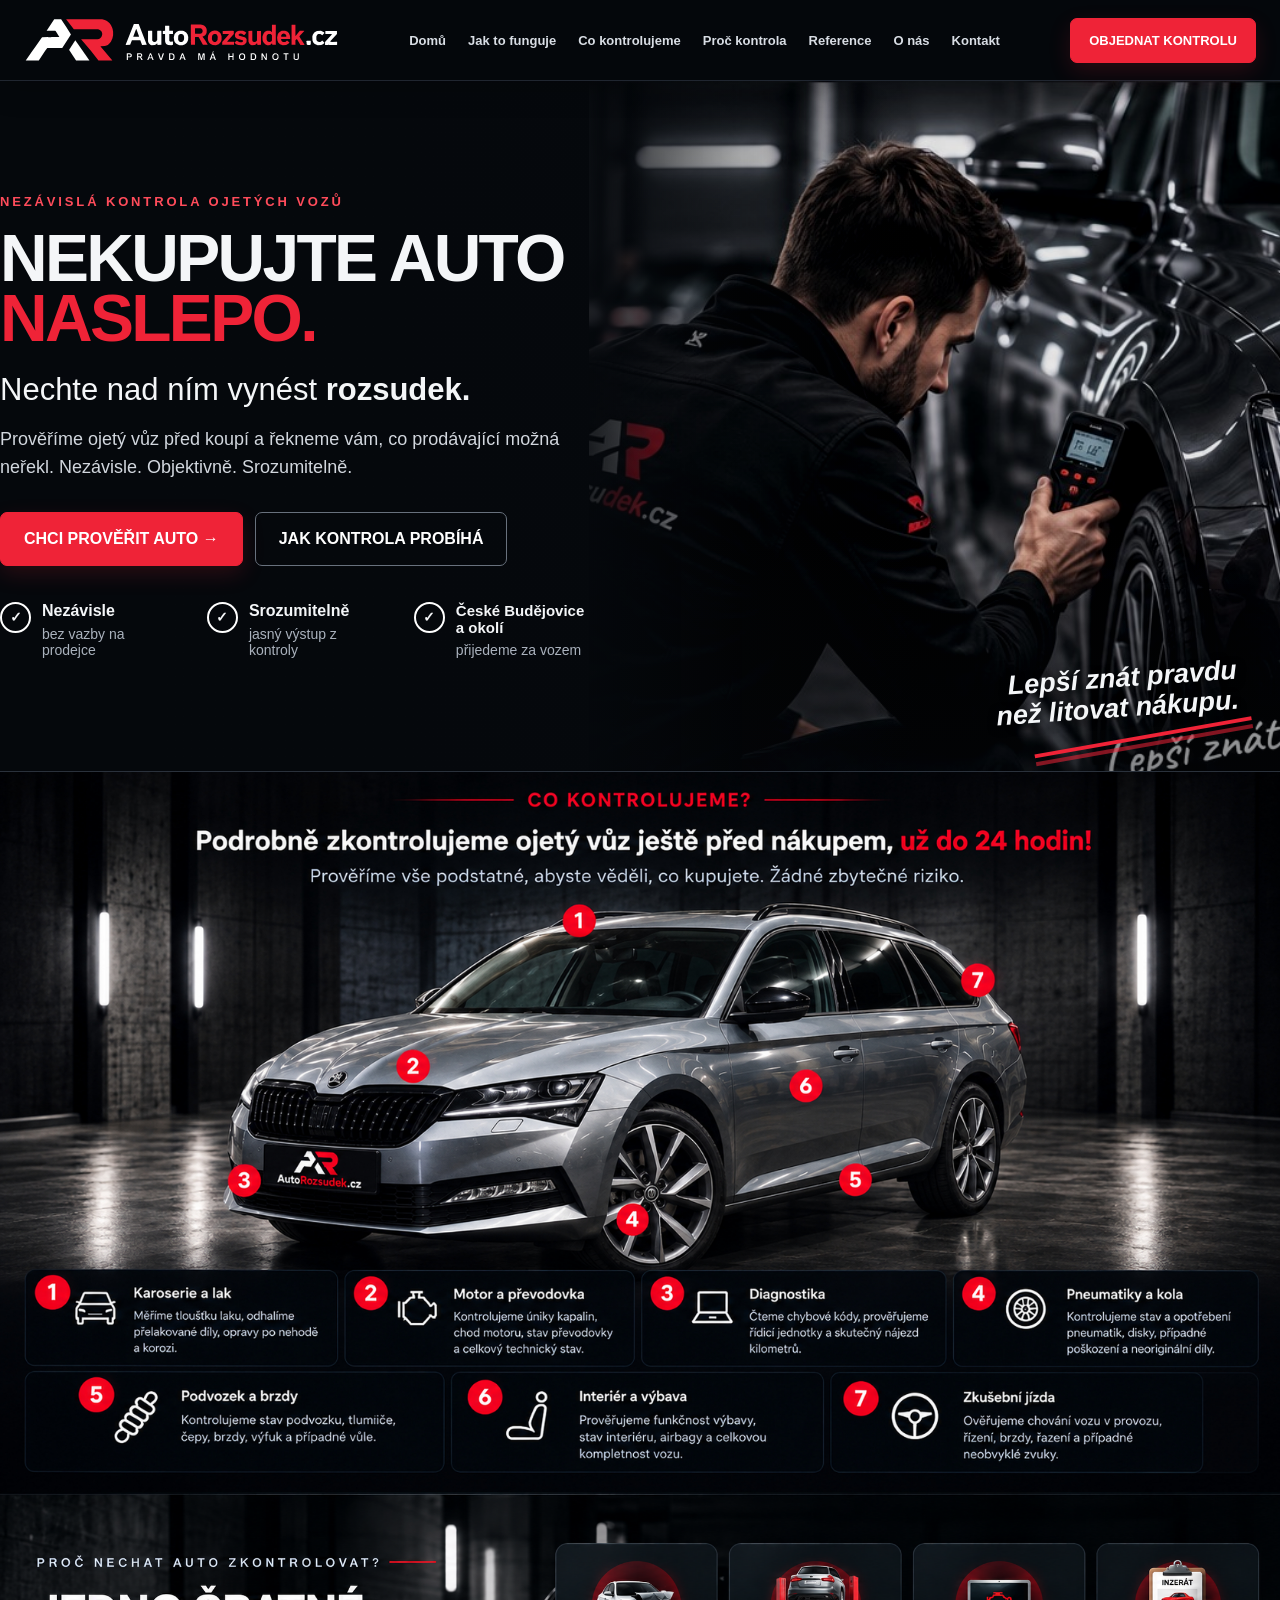
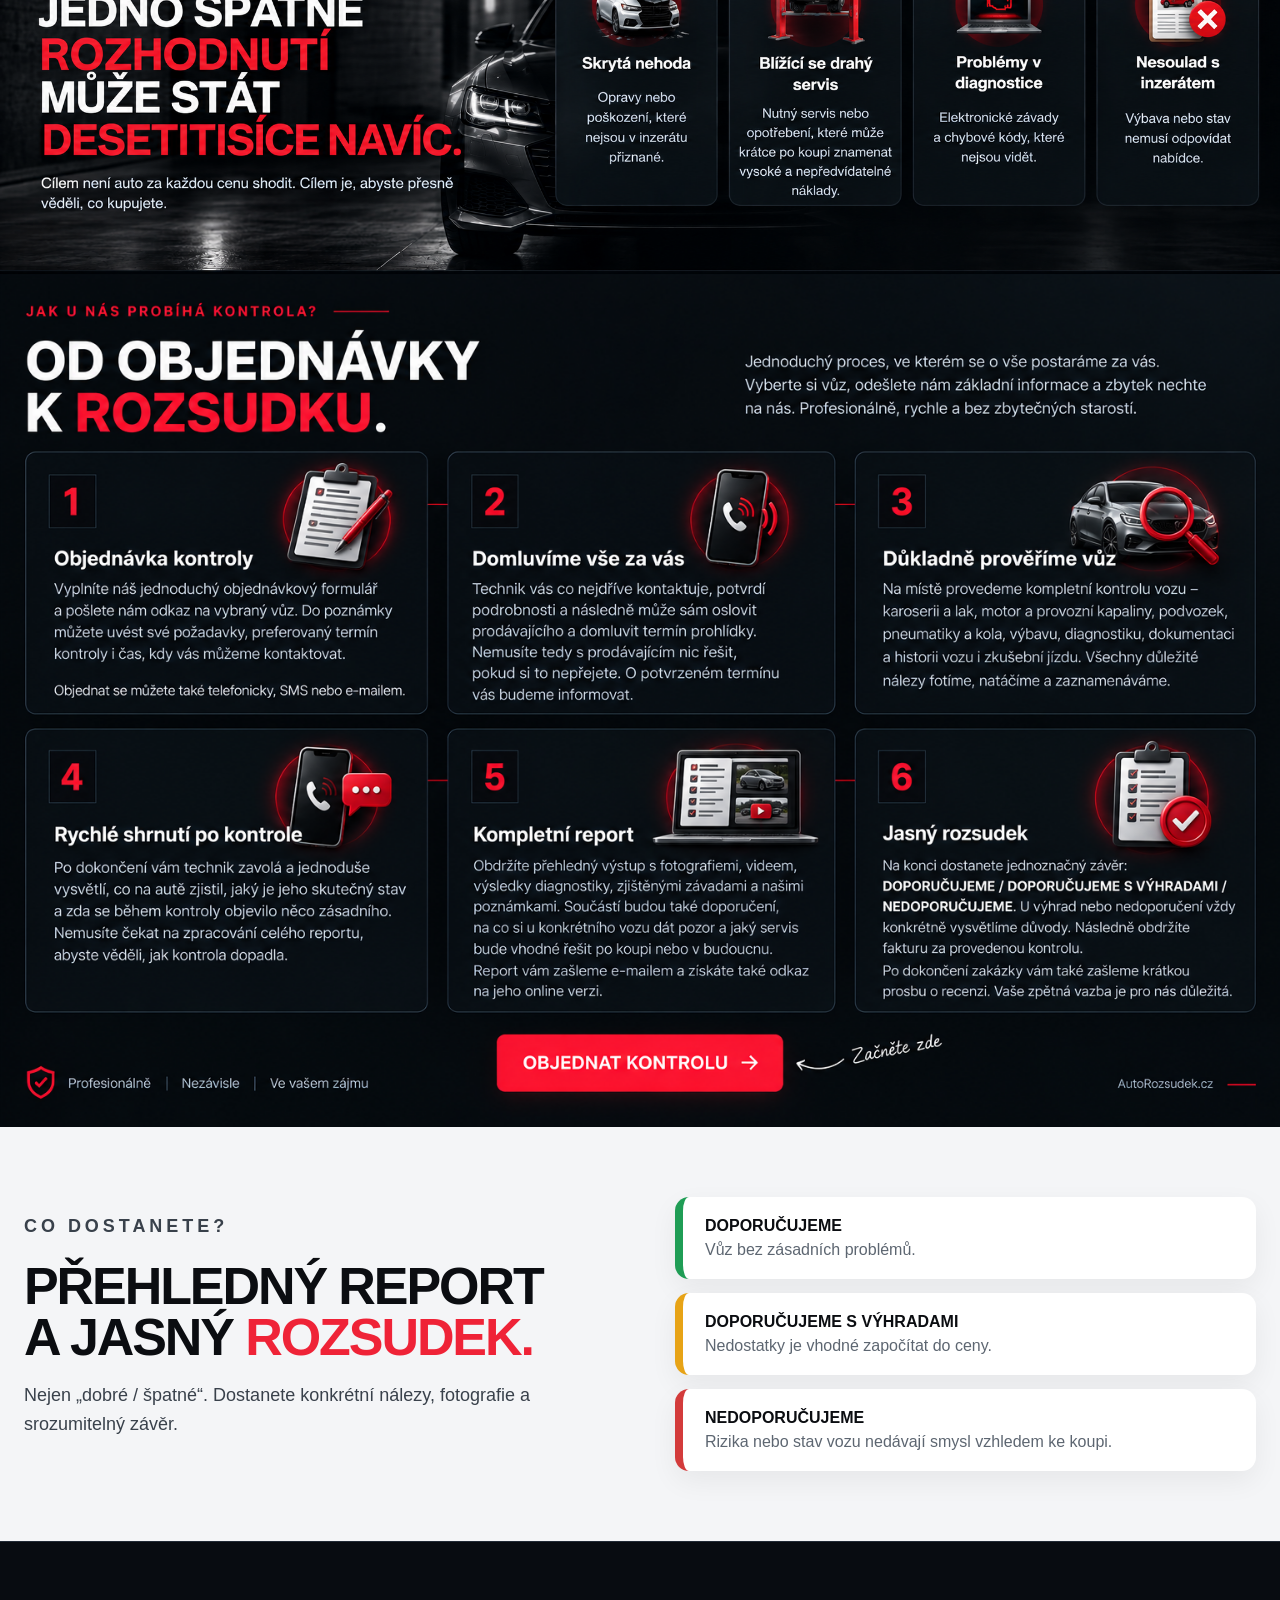
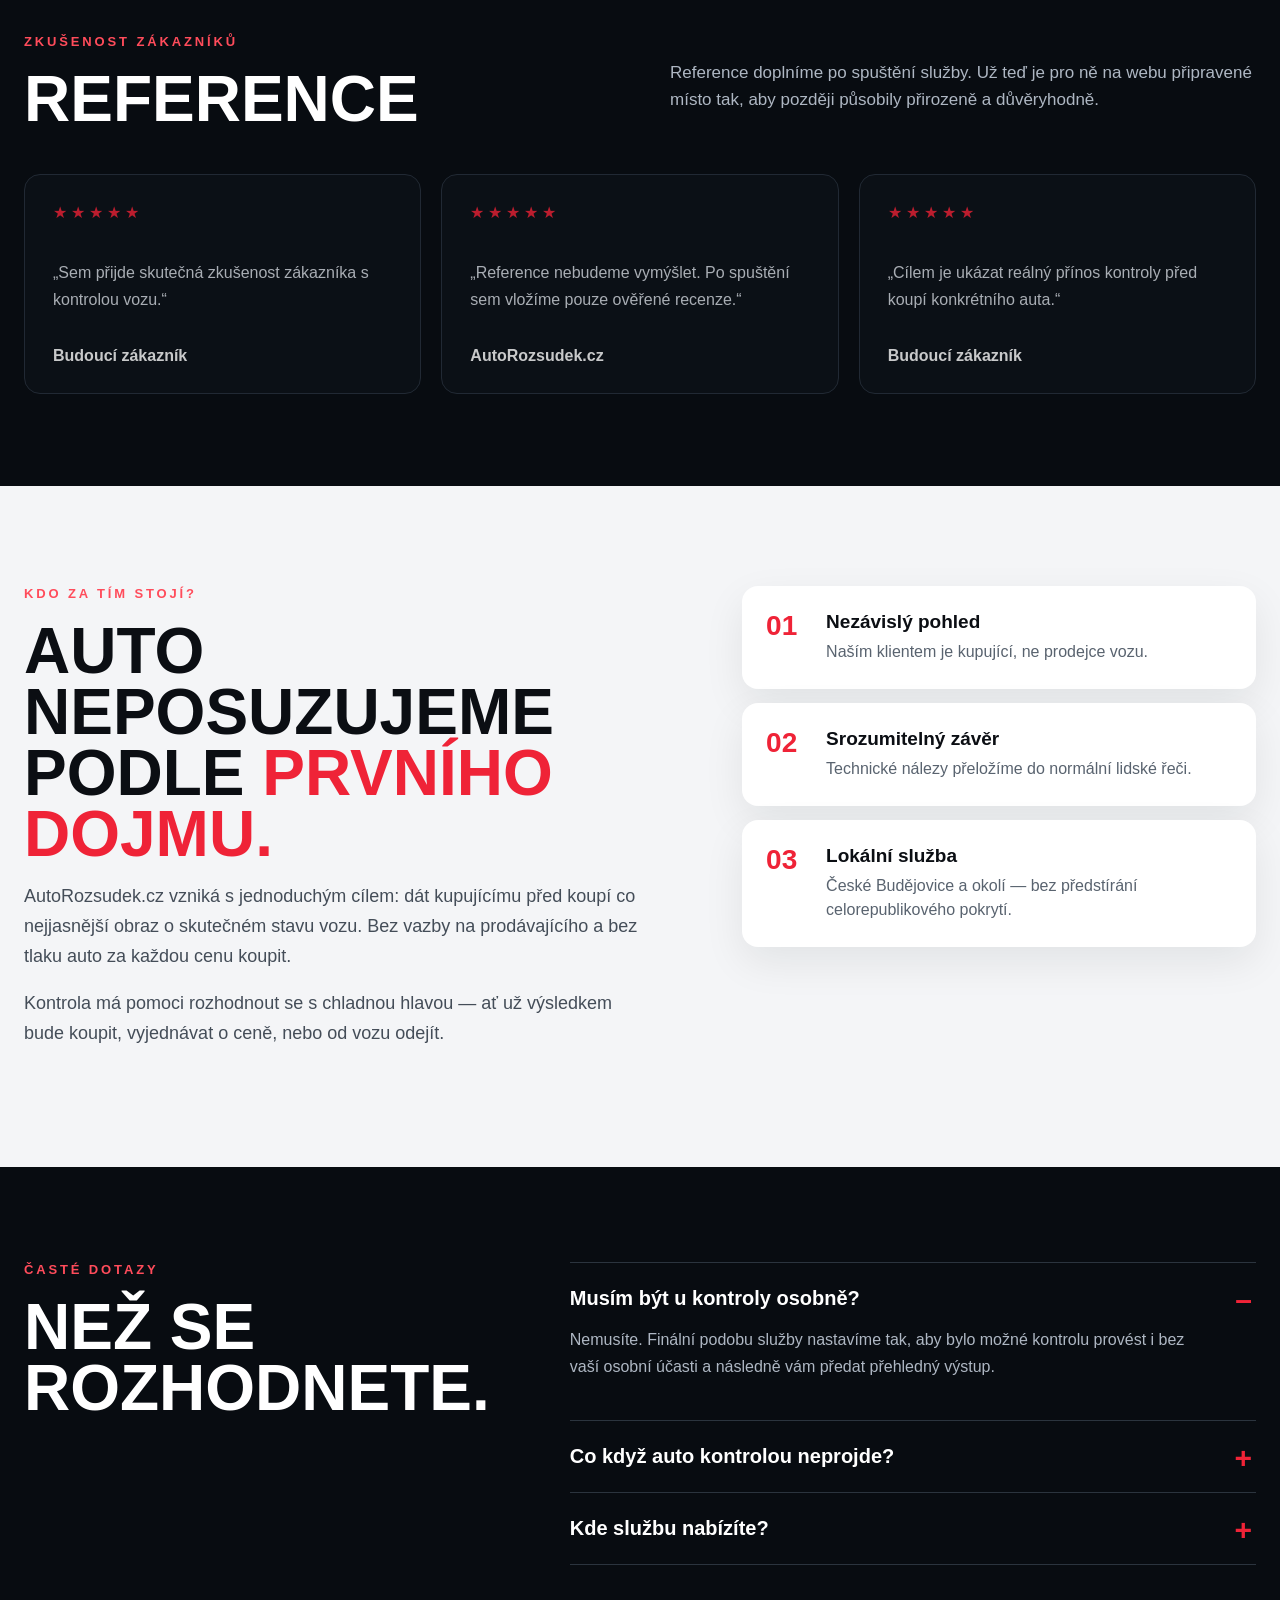
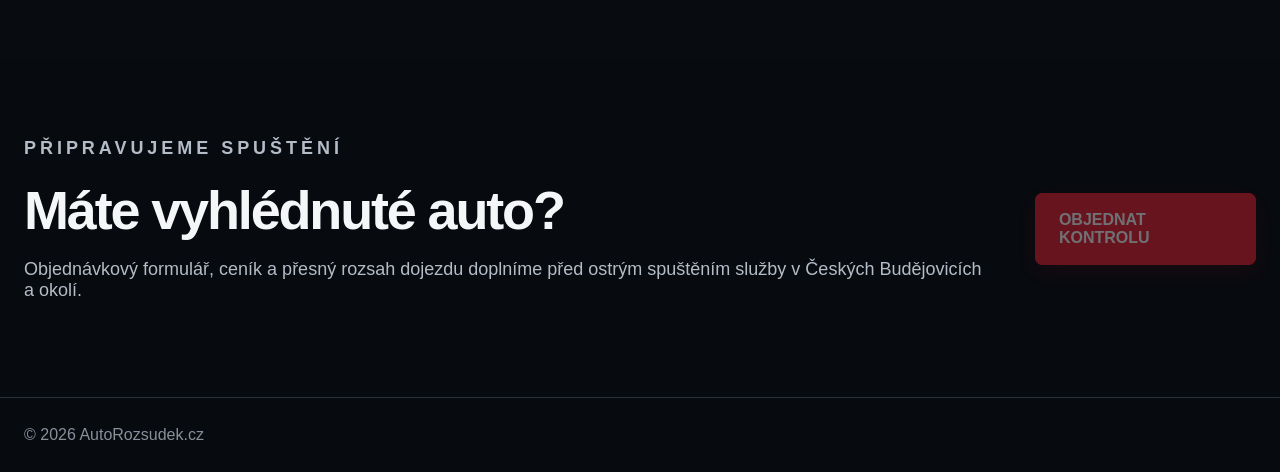
==== commit ee51e663: "Jak probíhá kontrola - final" ====
--- a/index.html
+++ b/index.html
@@ -212,7 +212,11 @@
        alt="Proč nechat auto zkontrolovat"
        style="display:block;width:100%;height:auto;margin:0;padding:0;">
 </section>
-<section id="jak" class="steps-sec"><div class="container"><p class="eyebrow">JAK U NÁS PROBÍHÁ KONTROLA?</p><h2>OD OBJEDNÁVKY<br>K <span>ROZSUDKU.</span></h2><div class="steps"><article><em>1</em><b>Objednávka</b><span>Pošlete odkaz na vůz a základní informace.</span></article><article><em>2</em><b>Kontrola vozu</b><span>Prověříme technický i vizuální stav auta.</span></article><article><em>3</em><b>Přehledný report</b><span>Fotografie, nálezy, komentář a hodnocení.</span></article><article><em>4</em><b>Rozsudek</b><span>Doporučujeme / s výhradami / nedoporučujeme.</span></article></div></div></section>
+<section id="jak" style="margin:0;padding:0;background:#05080c;">
+  <img src="assets/jak-kontrola-schvaleno.png"
+       alt="Jak u nás probíhá kontrola – od objednávky k rozsudku"
+       style="display:block;width:100%;height:auto;margin:0;padding:0;">
+</section>
 <section id="report" class="light"><div class="container report"><div><p class="eyebrow">CO DOSTANETE?</p><h2>PŘEHLEDNÝ REPORT<br>A JASNÝ <span>ROZSUDEK.</span></h2><p>Nejen „dobré / špatné“. Dostanete konkrétní nálezy, fotografie a srozumitelný závěr.</p></div><div class="verdicts"><div class="verdict good"><b>DOPORUČUJEME</b><span>Vůz bez zásadních problémů.</span></div><div class="verdict warn"><b>DOPORUČUJEME S VÝHRADAMI</b><span>Nedostatky je vhodné započítat do ceny.</span></div><div class="verdict bad"><b>NEDOPORUČUJEME</b><span>Rizika nebo stav vozu nedávají smysl vzhledem ke koupi.</span></div></div></div></section>
 
 <section id="reference" class="references-sec">
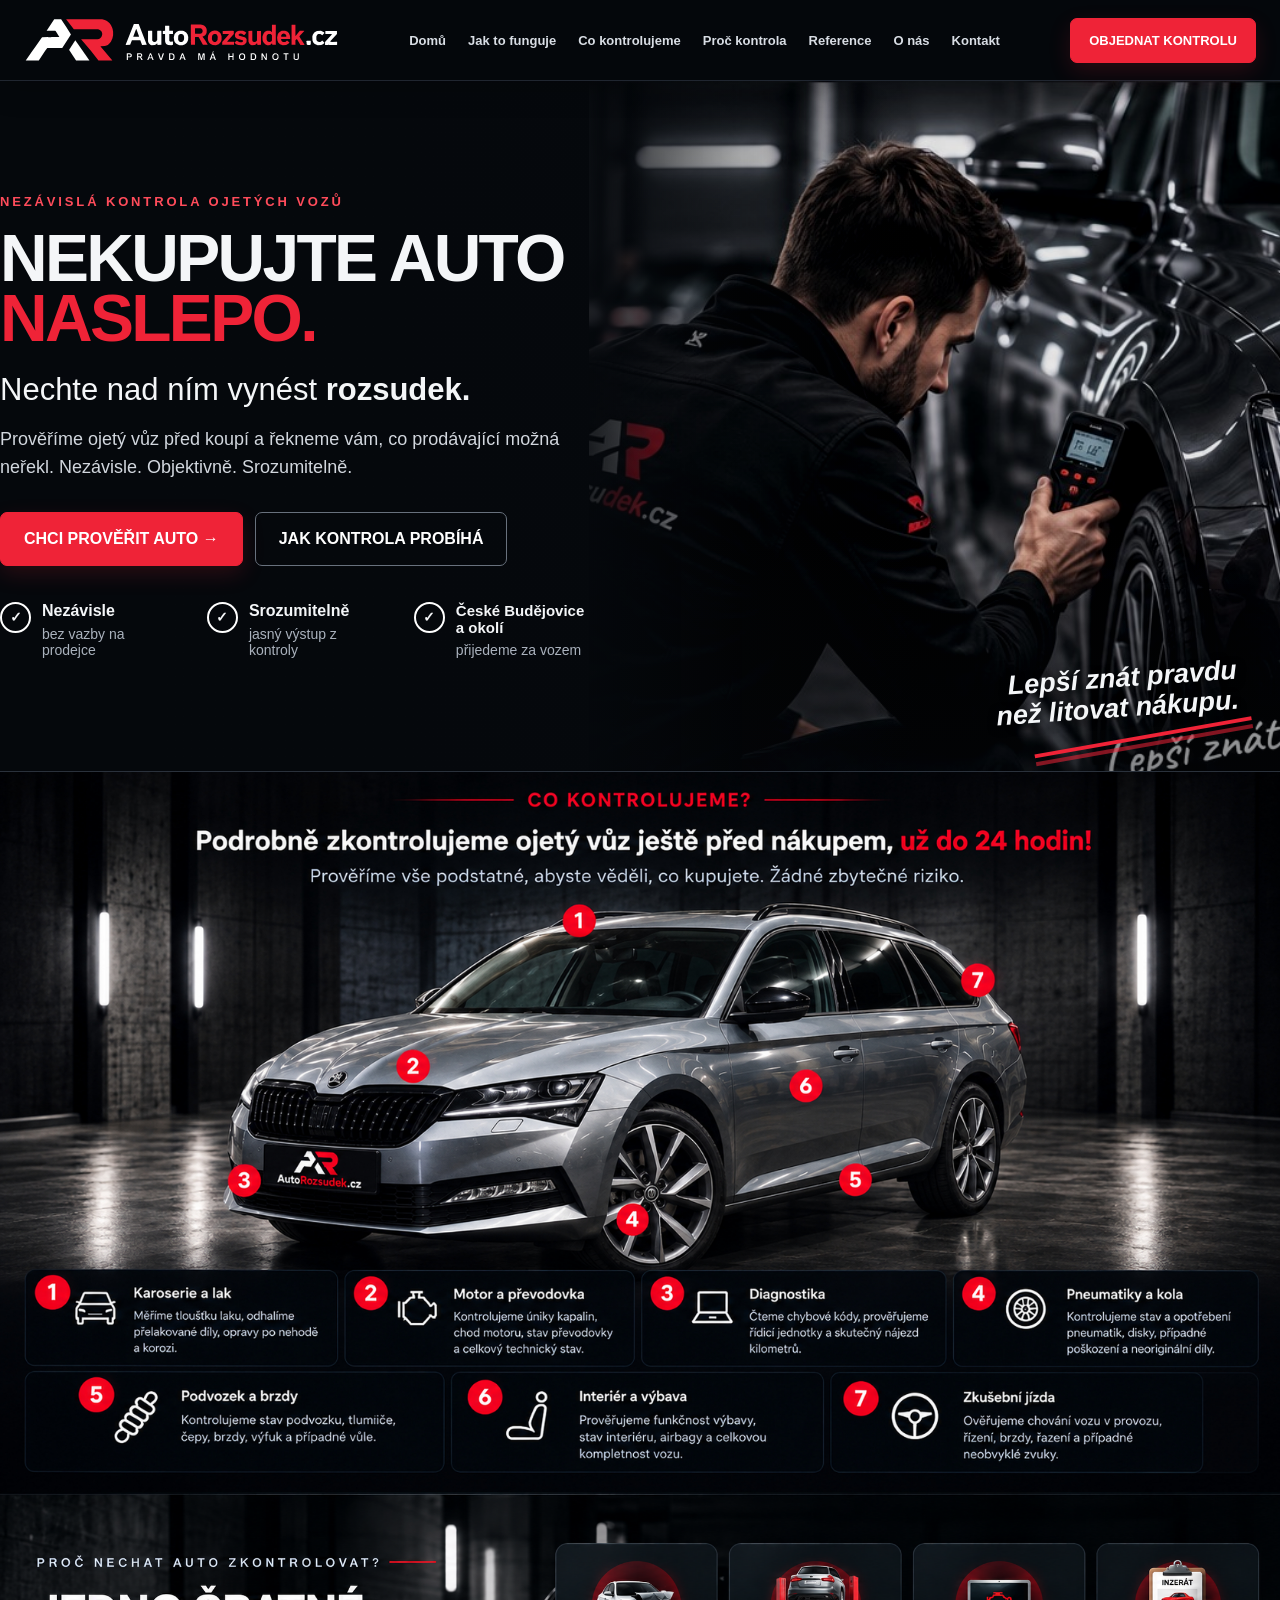
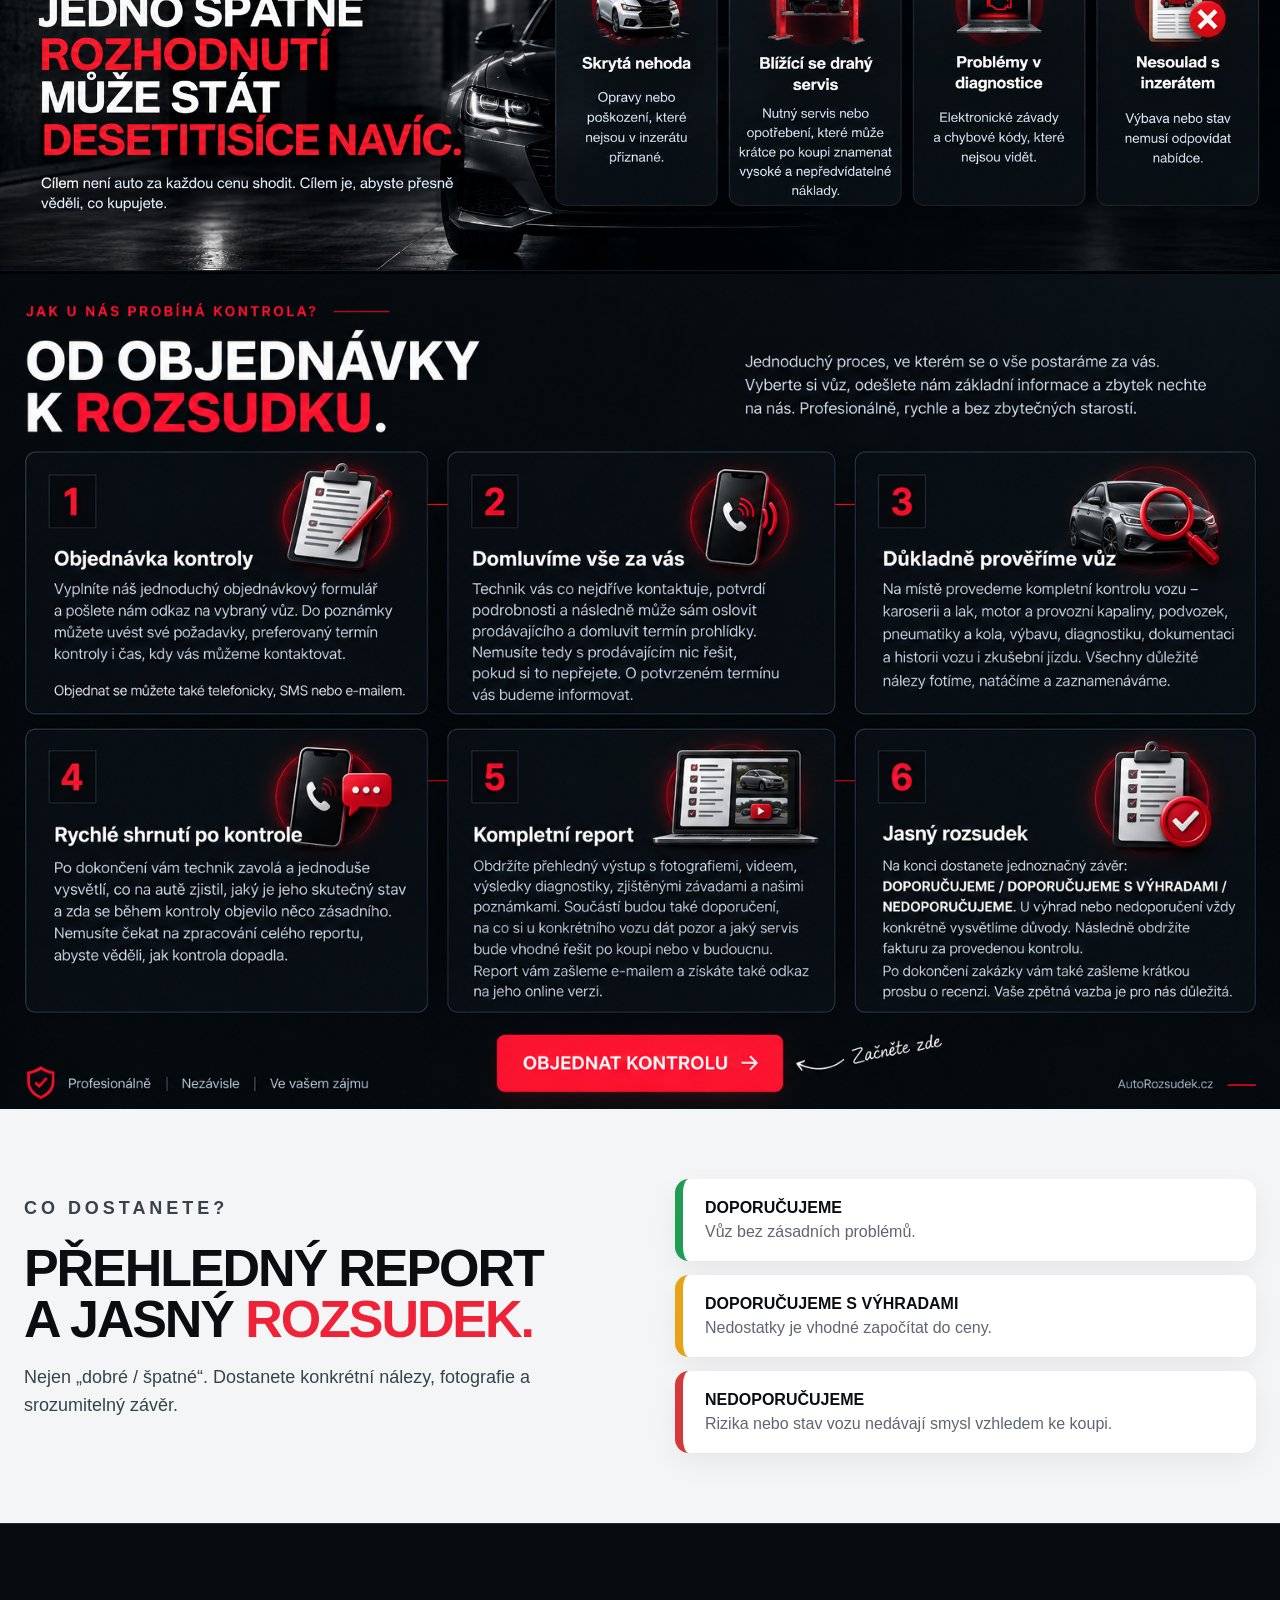
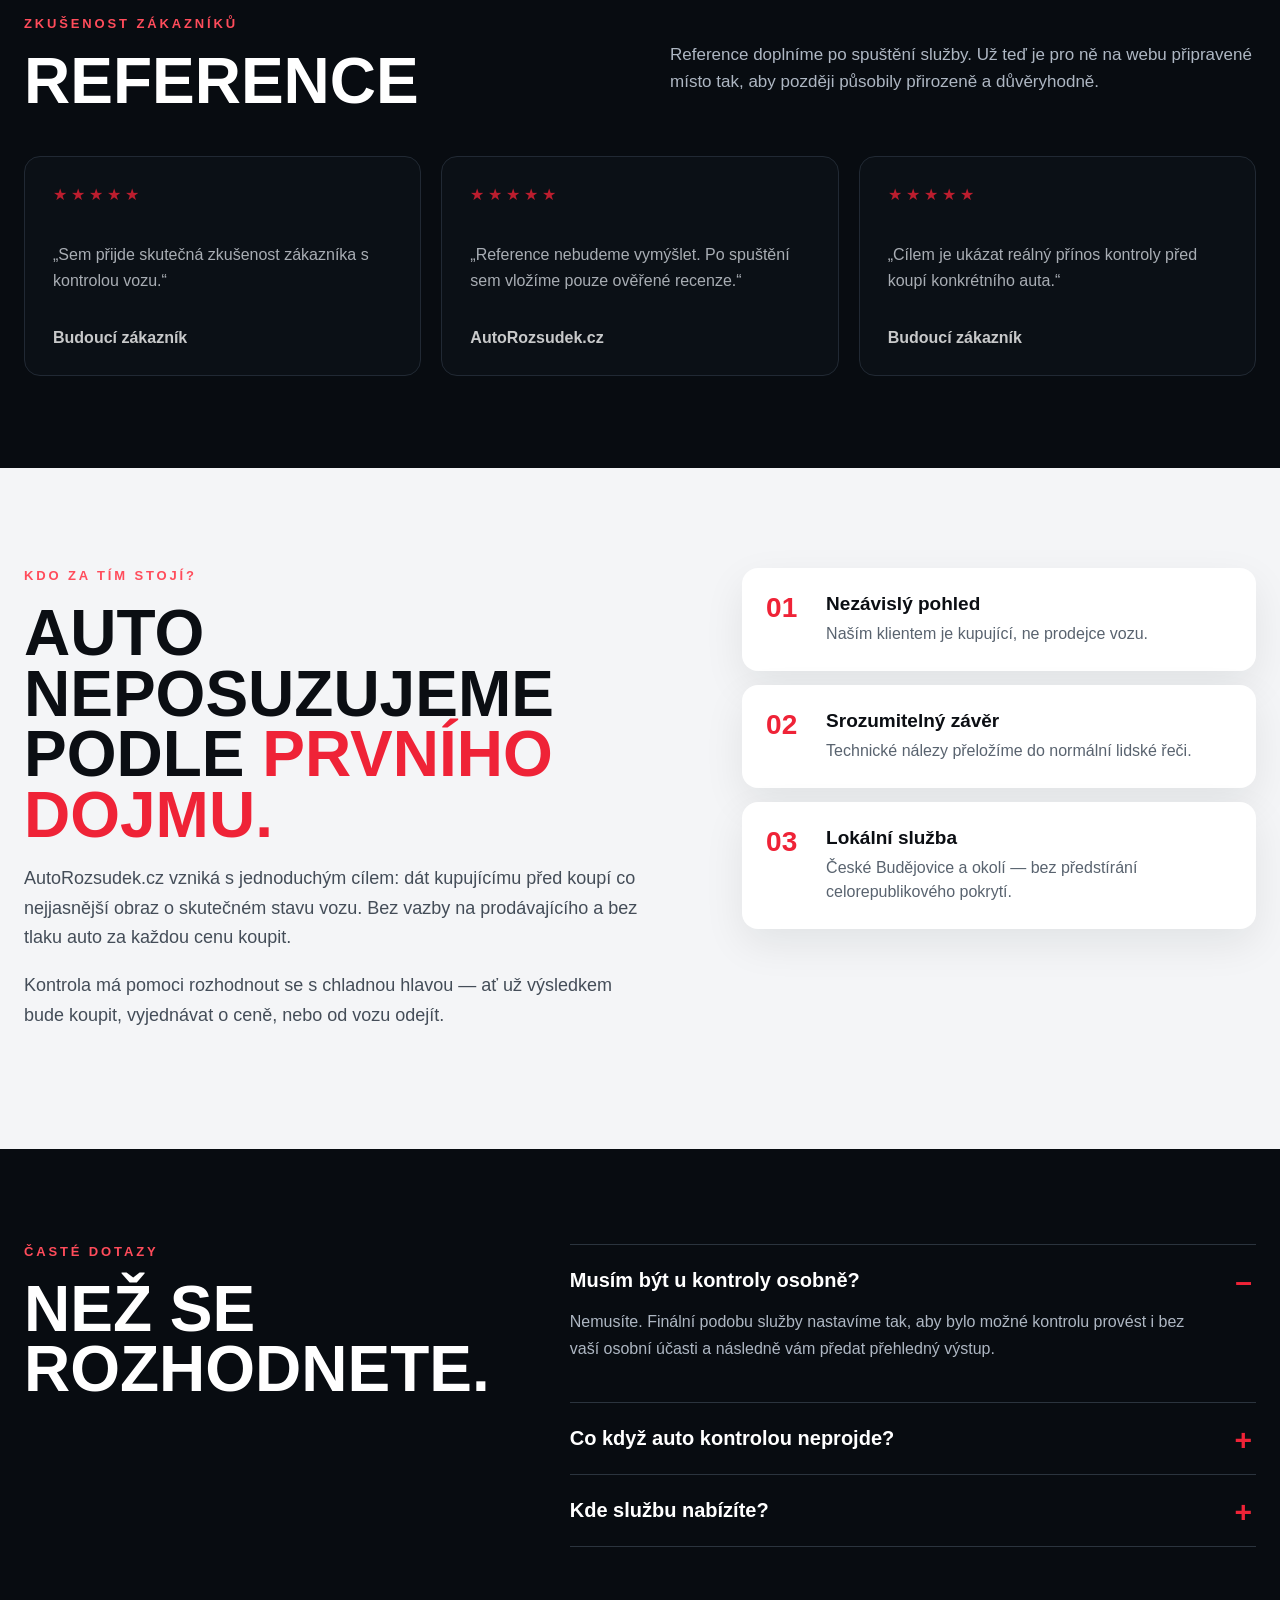
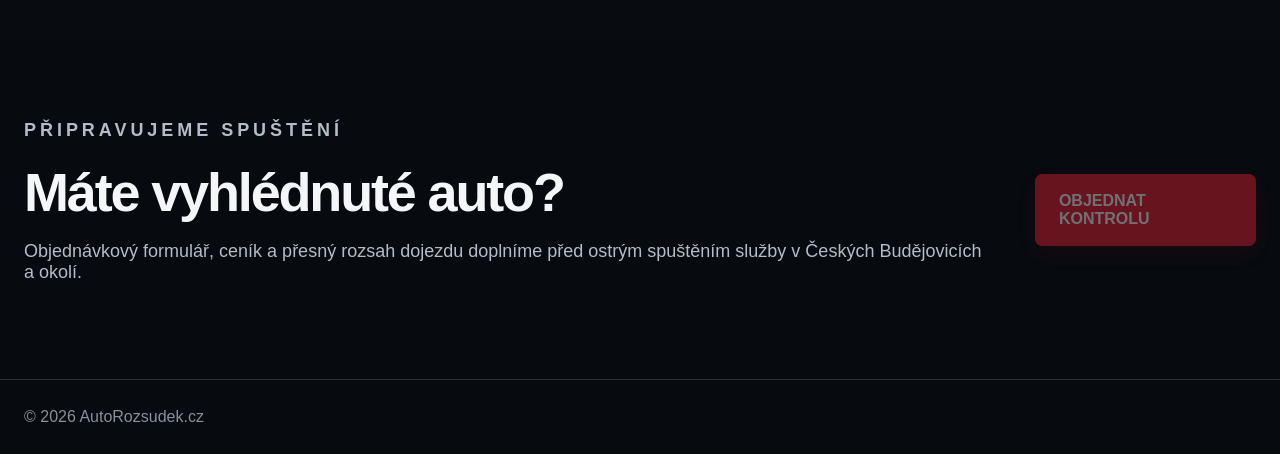
==== commit 7eac3ef8: "Oprava - ořez stránky" ====
--- a/index.html
+++ b/index.html
@@ -213,7 +213,7 @@
        style="display:block;width:100%;height:auto;margin:0;padding:0;">
 </section>
 <section id="jak" style="margin:0;padding:0;background:#05080c;">
-  <img src="assets/jak-kontrola-schvaleno.png"
+  <img src="assets/jak-kontrola-schvaleno-kompakt.png"
        alt="Jak u nás probíhá kontrola – od objednávky k rozsudku"
        style="display:block;width:100%;height:auto;margin:0;padding:0;">
 </section>
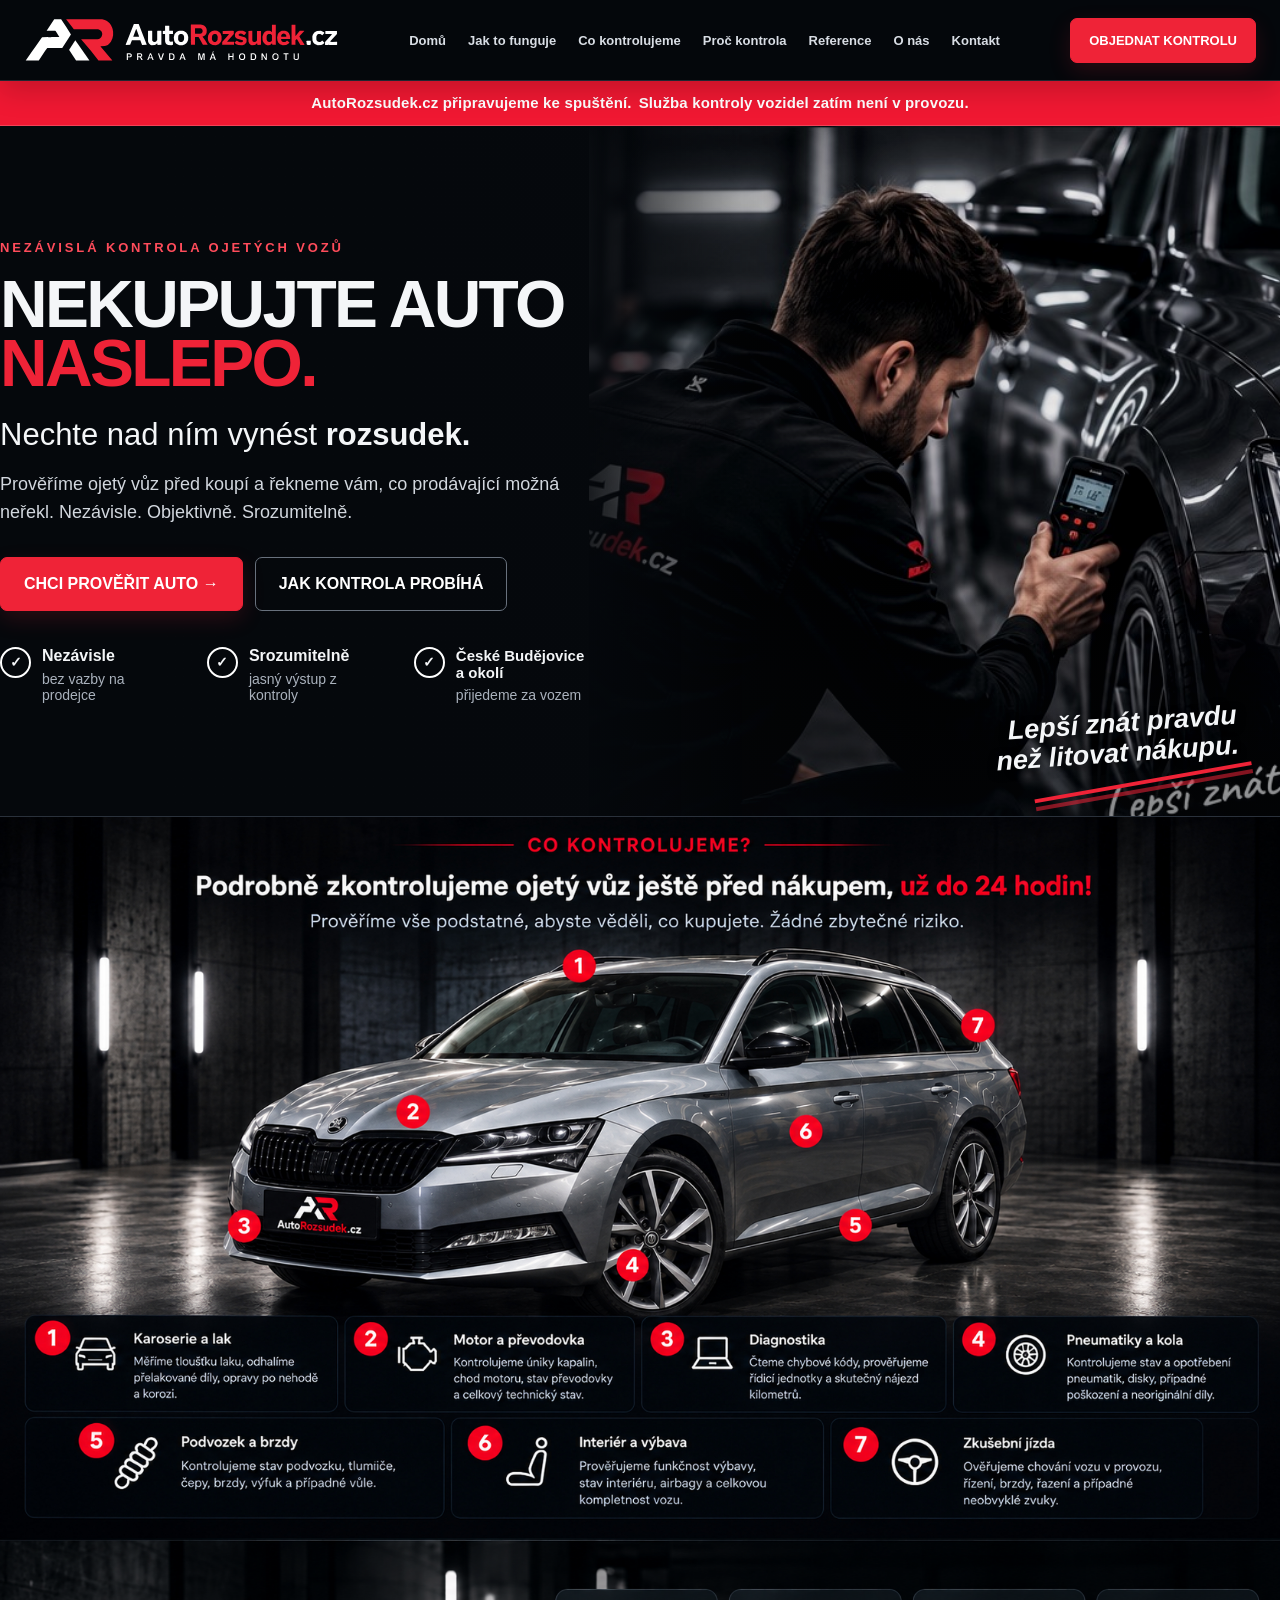
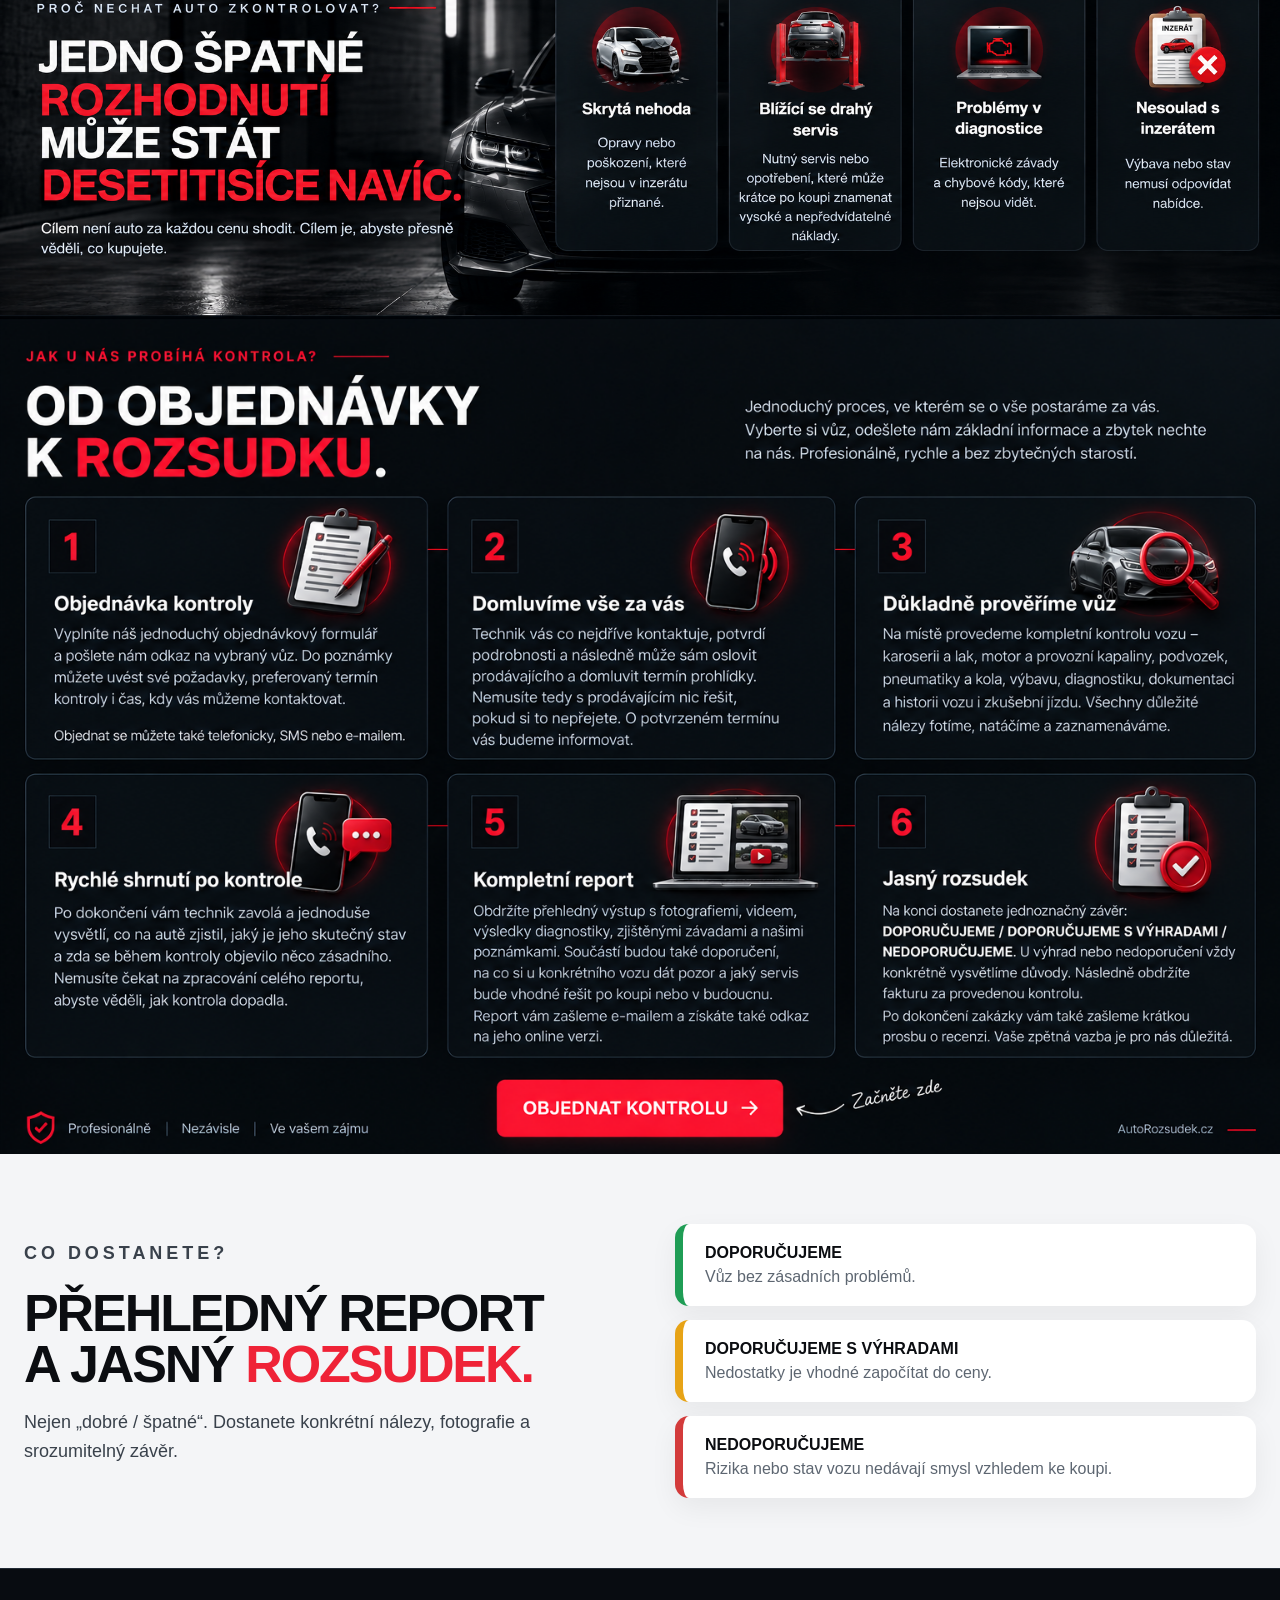
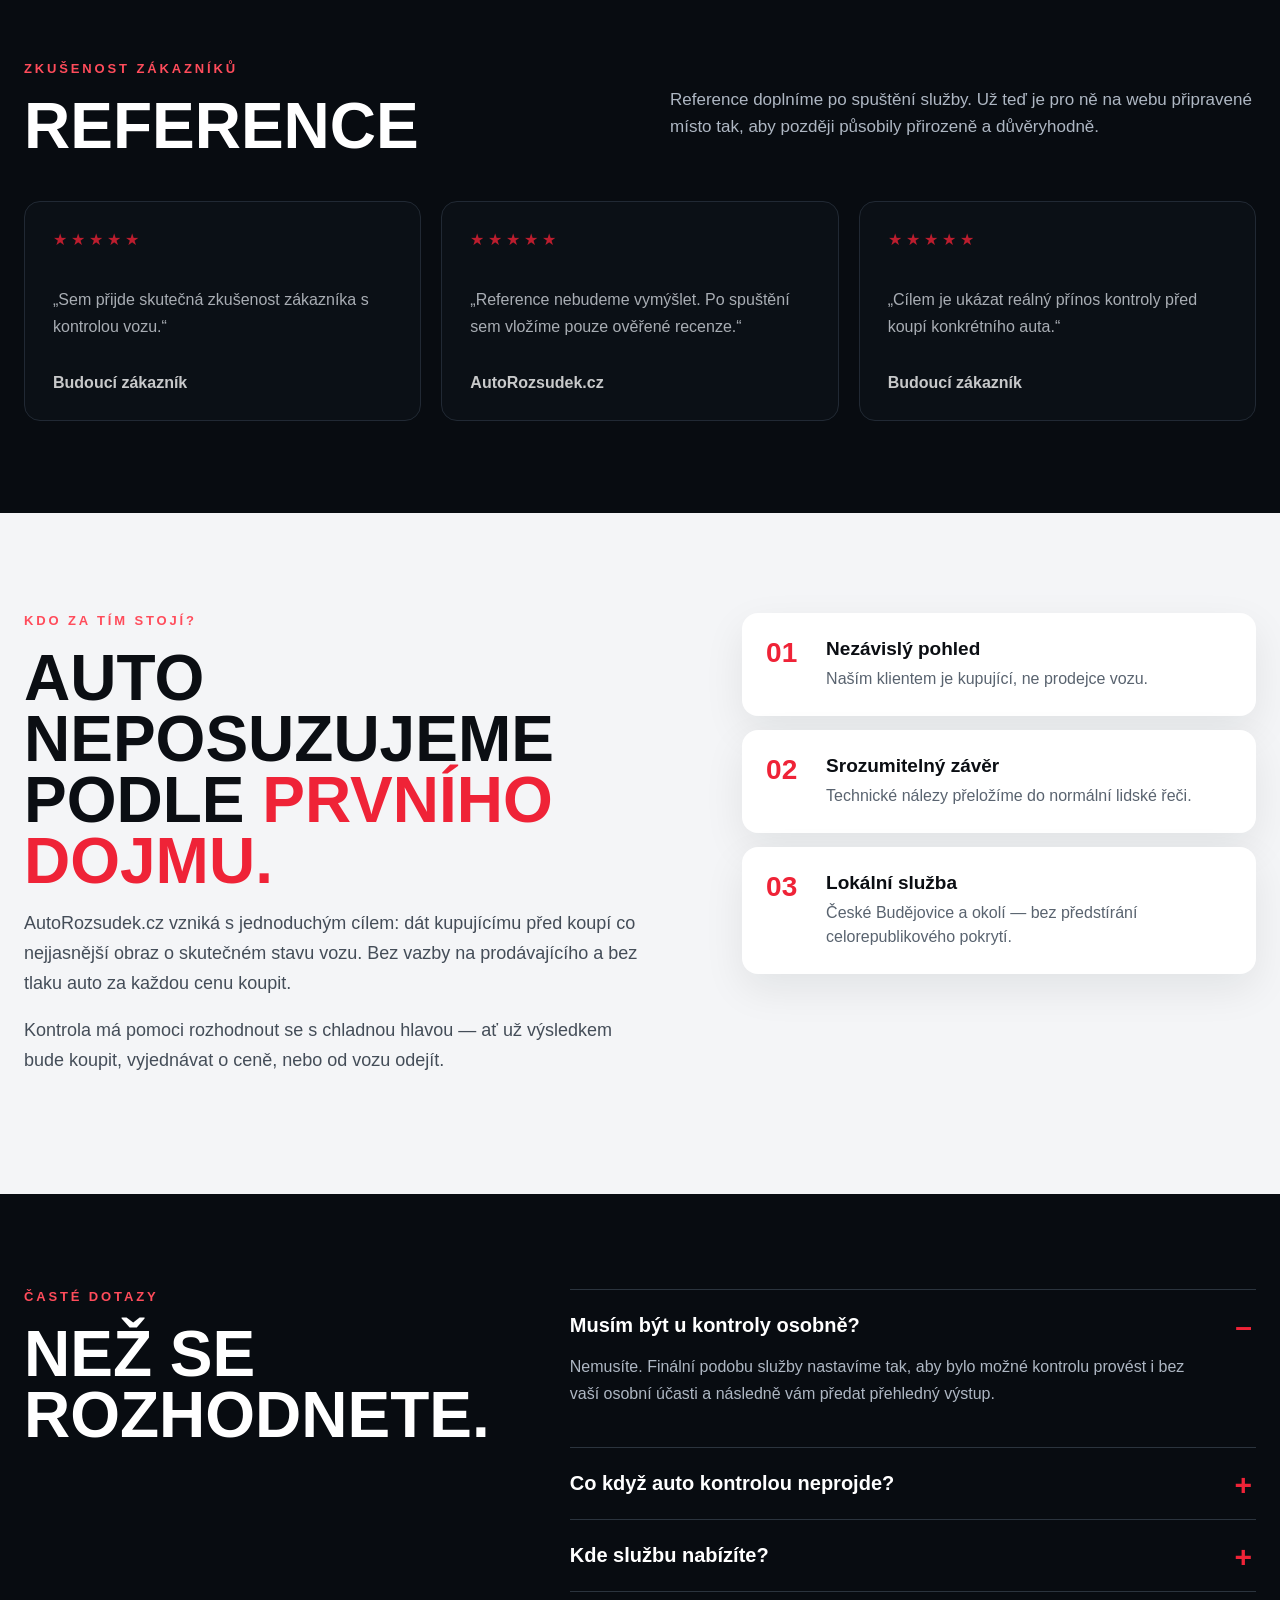
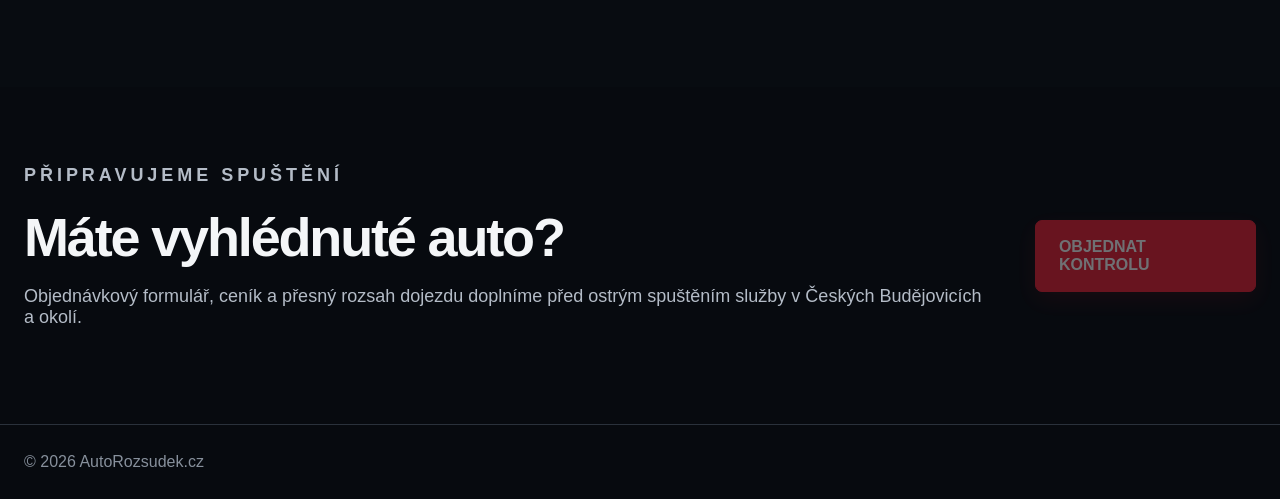
==== commit eb81a55e: "Homepage: výrazné upozornění před spuštěním služby" ====
--- a/index.html
+++ b/index.html
@@ -164,10 +164,12 @@
   .inspect-card:nth-child(n){grid-column:auto}
   .inspect-card{min-height:auto}
 }
+.launch-notice{background:#f01832;color:#fff;text-align:center;padding:12px 18px;font-weight:800;font-size:15px;line-height:1.35;letter-spacing:.01em;border-bottom:1px solid rgba(255,255,255,.18)}.launch-notice strong{font-weight:900}.launch-notice span{font-weight:600;margin-left:7px}@media(max-width:700px){.launch-notice{font-size:13px;padding:10px 12px}.launch-notice span{display:block;margin:3px 0 0}}
 </style>
 
 </head><body>
 <header class="topbar"><div class="container nav"><a class="logo" href="#top" aria-label="AutoRozsudek.cz"><img src="assets/logo-autorozsudek-approved-final.svg" width="315" height="62" alt="AutoRozsudek.cz – Pravda má hodnotu"></a><nav><a href="#top">Domů</a><a href="#jak">Jak to funguje</a><a href="#kontrolujeme">Co kontrolujeme</a><a href="#proc">Proč kontrola</a><a href="#reference">Reference</a><a href="#onas">O nás</a><a href="#kontakt">Kontakt</a></nav><a class="btn small" href="#kontakt">Objednat kontrolu</a></div></header>
+<div class="launch-notice" role="status"><strong>AutoRozsudek.cz připravujeme ke spuštění.</strong><span>Služba kontroly vozidel zatím není v provozu.</span></div>
 <main id="top"><section class="hero"><div class="container hero-grid"><div><p class="eyebrow">NEZÁVISLÁ KONTROLA OJETÝCH VOZŮ</p><h1>NEKUPUJTE AUTO<br><span>NASLEPO.</span></h1><h2>Nechte nad ním vynést <strong>rozsudek.</strong></h2><p class="lead">Prověříme ojetý vůz před koupí a řekneme vám, co prodávající možná neřekl. Nezávisle. Objektivně. Srozumitelně.</p><div class="actions"><a class="btn" href="#kontakt">Chci prověřit auto →</a><a class="btn outline" href="#jak">Jak kontrola probíhá</a></div><div class="benefits"><div><b>Nezávisle</b><span>bez vazby na prodejce</span></div><div><b>Srozumitelně</b><span>jasný výstup z kontroly</span></div><div><b>České Budějovice a okolí</b><span>přijedeme za vozem</span></div></div></div><div class="hero-photo"><img src="assets/hero-final.jpg" alt="Technik při kontrole vozu"><div class="handwritten">Lepší znát pravdu<br>než litovat nákupu.</div></div></div></section>
 <section id="kontrolujeme" style="margin:0;padding:0;background:#05080c;">
   <img src="assets/co-kontrolujeme-final-retina.jpg"
